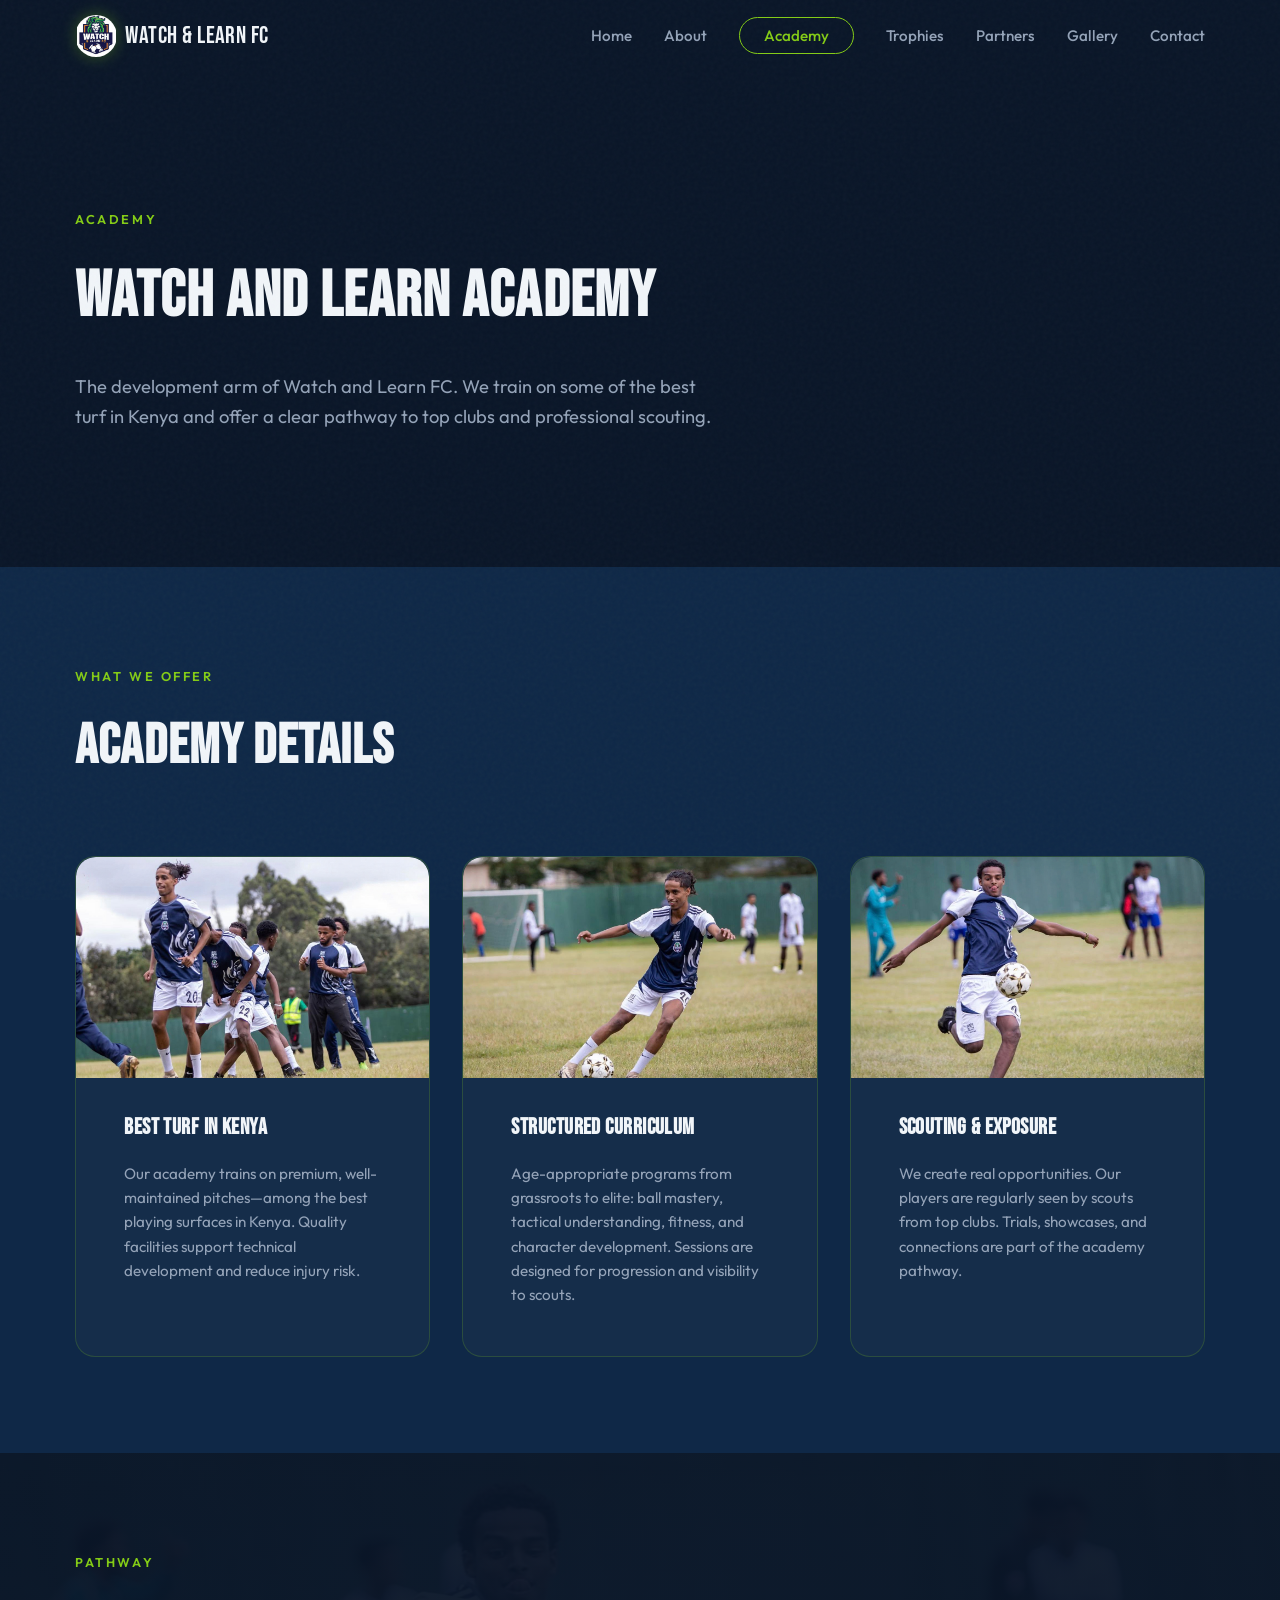
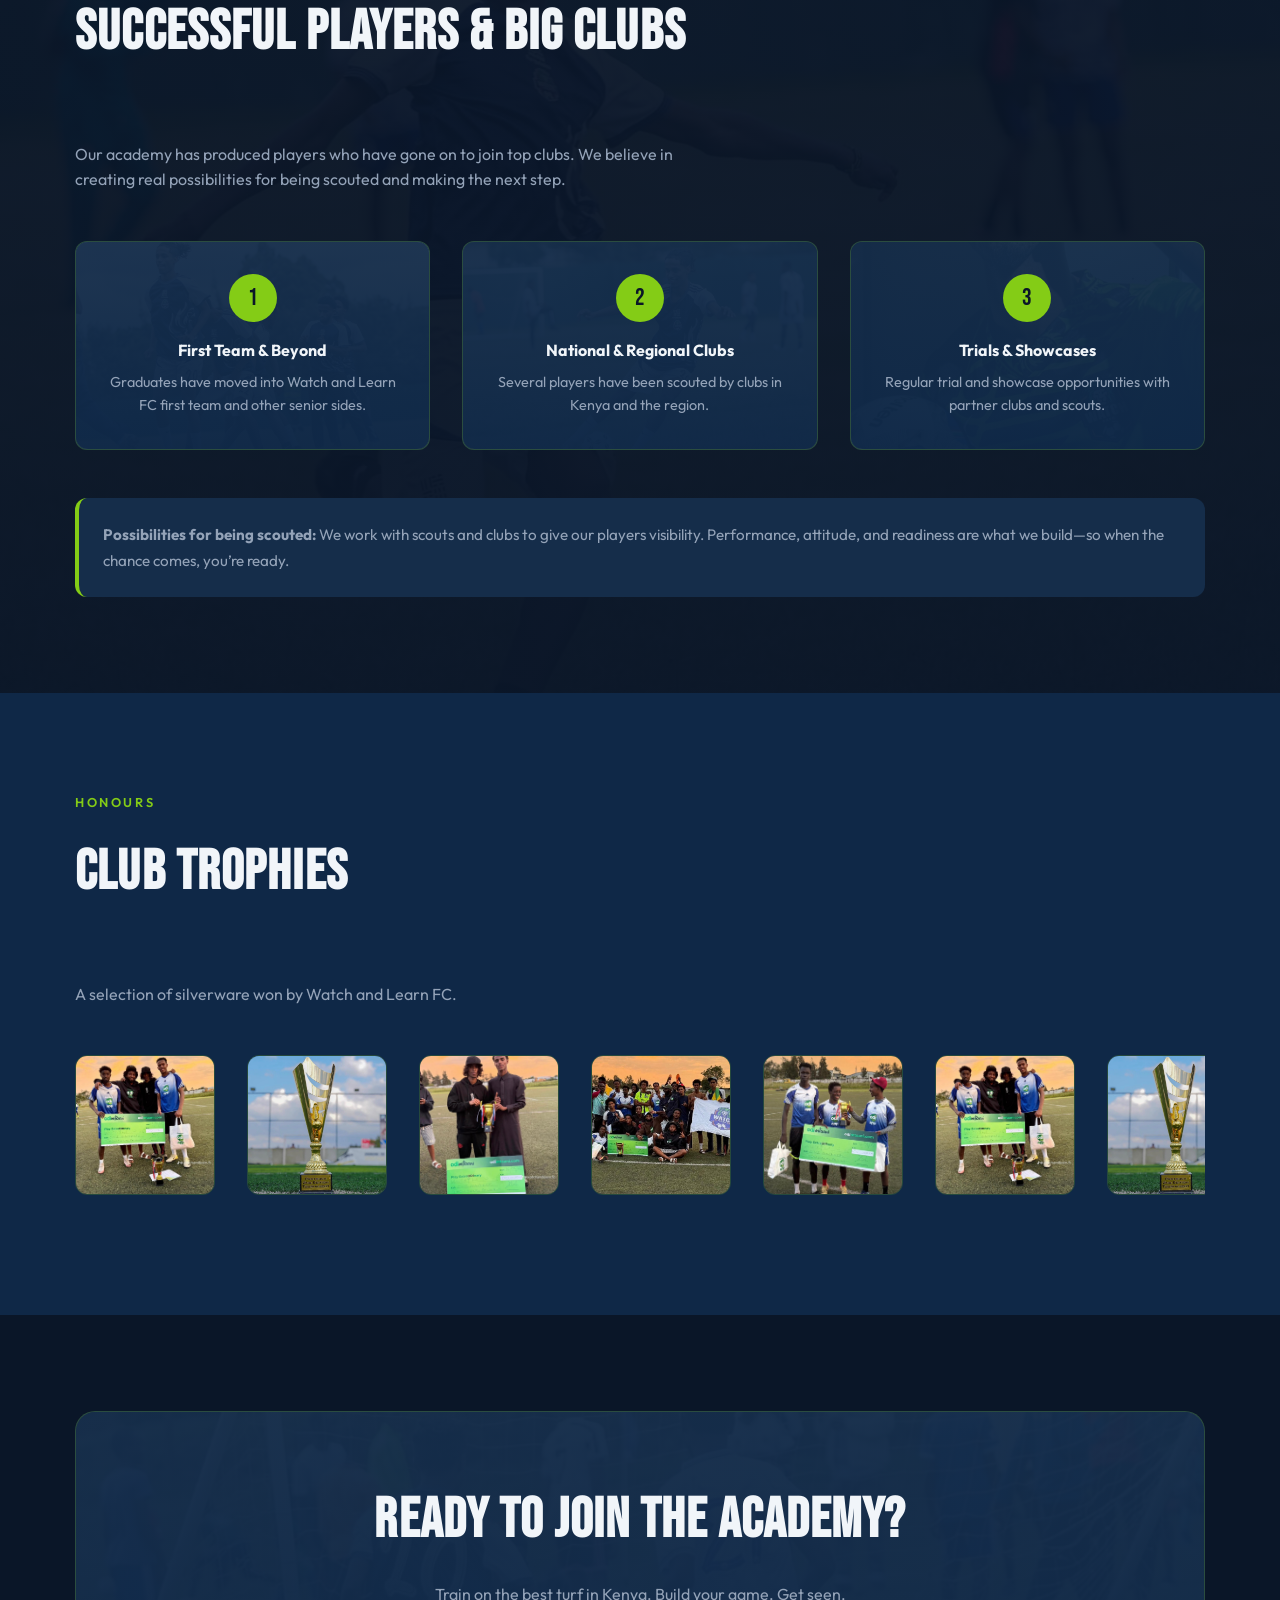
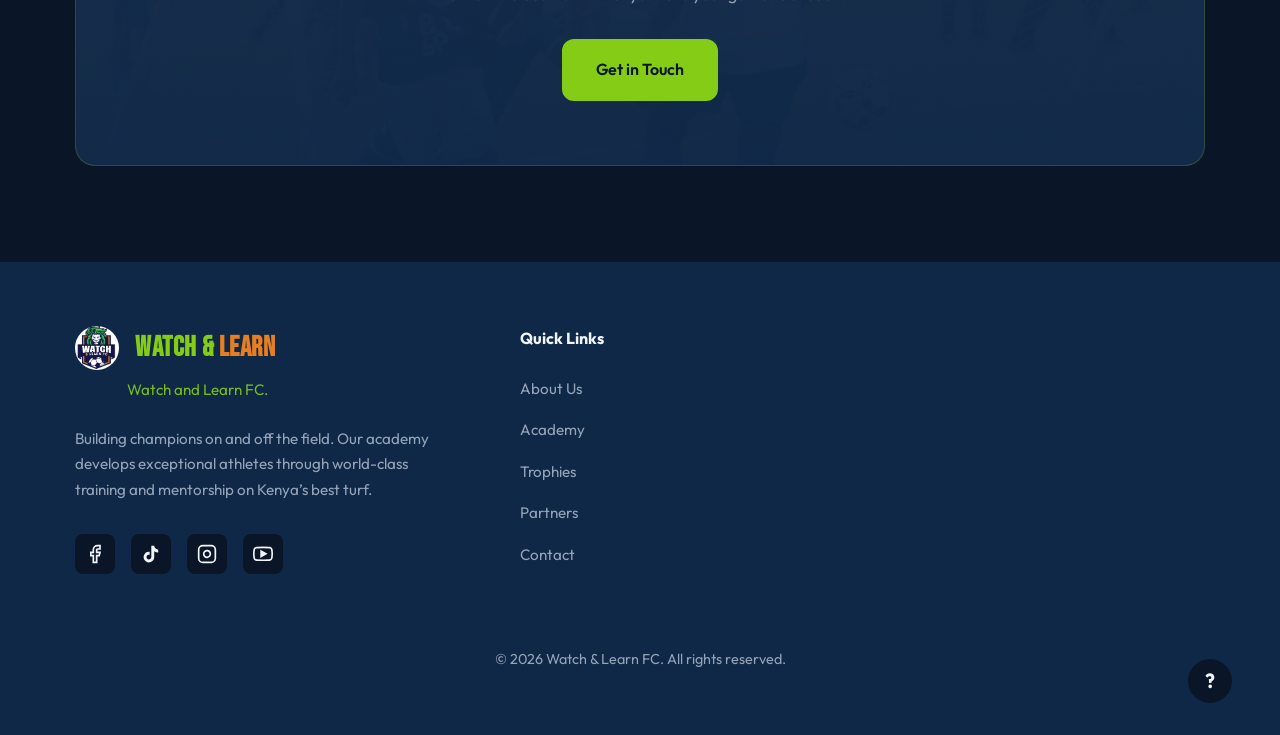
==== academy.html @ 591a4275 "Add files via upload" ====
<!DOCTYPE html>
<html lang="en">
<head>
  <meta charset="UTF-8" />
  <meta name="viewport" content="width=device-width, initial-scale=1.0" />
  <title>Watch and Learn Academy | Watch and Learn FC</title>
  <meta name="description" content="Watch and Learn Academy – Train on Kenya’s best turf. Pathway to big clubs and professional scouting." />
  <link rel="preconnect" href="https://fonts.googleapis.com" />
  <link rel="preconnect" href="https://fonts.gstatic.com" crossorigin />
  <link href="https://fonts.googleapis.com/css2?family=Bebas+Neue&family=Outfit:wght@300;400;500;600;700&display=swap" rel="stylesheet" />
  <link rel="stylesheet" href="styles.css" />
</head>
<body>
  <div class="noise-overlay" aria-hidden="true"></div>


  <header class="header" id="header">
    <nav class="nav container">
      <a href="index.html" class="logo" aria-label="Watch and Learn FC home">
        <img src="images/logo/fc7ddda5-db83-4573-bd26-bf29f1244229.jpg" alt="Watch and Learn FC" class="logo-img" />
        <span class="logo-text">Watch & Learn FC</span>
      </a>
      <button class="nav-toggle" aria-label="Toggle menu" aria-expanded="false">
        <span></span>
        <span></span>
        <span></span>
      </button>
      <ul class="nav-list">
        <li><a href="index.html#hero">Home</a></li>
        <li><a href="index.html#about">About</a></li>
        <li><a href="academy.html" class="nav-cta">Academy</a></li>
        <li><a href="index.html#trophies">Trophies</a></li>
        <li><a href="index.html#partners">Partners</a></li>
        <li><a href="index.html#gallery">Gallery</a></li>
        <li><a href="index.html#contact">Contact</a></li>
      </ul>
    </nav>
  </header>

  <main class="academy-page">
    <section class="academy-hero">
      <div class="academy-hero-bg" aria-hidden="true">
        <div class="academy-hero-slide academy-hero-slide-1" style="background-image: url('images/Academy/41098f04-9fcc-47e1-add5-d08e8f8368eb.jpg');"></div>
        <div class="academy-hero-slide academy-hero-slide-2" style="background-image: url('images/Academy/4c3659a8-8b59-4d5a-a001-26f7b3d10608.jpg');"></div>
        <div class="academy-hero-slide academy-hero-slide-3" style="background-image: url('images/Academy/92e80544-45f7-4aaf-ab67-641d2765a7bd.jpg');"></div>
        <div class="academy-hero-slide academy-hero-slide-4" style="background-image: url('images/Academy/ee2321dc-f7bb-483c-a6d3-1cc1f29708b3.jpg');"></div>
        <div class="academy-hero-overlay"></div>
      </div>
      <div class="container academy-hero-inner">
        <span class="section-tag">Academy</span>
        <h1 class="academy-hero-title">Watch and Learn Academy</h1>
        <p class="academy-hero-desc">
          The development arm of Watch and Learn FC. We train on some of the best turf in Kenya and offer a clear pathway to top clubs and professional scouting.
        </p>
      </div>
    </section>

    <section class="academy-about section section--alt">
      <div class="container">
        <div class="section-head animate-on-scroll">
          <span class="section-tag">What We Offer</span>
          <h2 class="section-title">Academy Details</h2>
        </div>
        <div class="academy-detail-grid">
          <div class="academy-detail-card animate-on-scroll">
            <div class="academy-detail-img">
              <img src="images/Academy/41098f04-9fcc-47e1-add5-d08e8f8368eb.jpg" alt="Academy pitch and facilities" />
            </div>
            <h3>Best Turf in Kenya</h3>
            <p>Our academy trains on premium, well-maintained pitches—among the best playing surfaces in Kenya. Quality facilities support technical development and reduce injury risk.</p>
          </div>
          <div class="academy-detail-card animate-on-scroll">
            <div class="academy-detail-img">
              <img src="images/Academy/4c3659a8-8b59-4d5a-a001-26f7b3d10608.jpg" alt="Structured training sessions" />
            </div>
            <h3>Structured Curriculum</h3>
            <p>Age-appropriate programs from grassroots to elite: ball mastery, tactical understanding, fitness, and character development. Sessions are designed for progression and visibility to scouts.</p>
          </div>
          <div class="academy-detail-card animate-on-scroll">
            <div class="academy-detail-img">
              <img src="images/Academy/92e80544-45f7-4aaf-ab67-641d2765a7bd.jpg" alt="Scouting and pathway opportunities" />
            </div>
            <h3>Scouting & Exposure</h3>
            <p>We create real opportunities. Our players are regularly seen by scouts from top clubs. Trials, showcases, and connections are part of the academy pathway.</p>
          </div>
        </div>
      </div>
    </section>

    <section class="success-players section success-players--bg" id="success-players">
      <div class="container">
        <div class="section-head animate-on-scroll">
          <span class="section-tag">Pathway</span>
          <h2 class="section-title">Successful Players & Big Clubs</h2>
        </div>
        <p class="success-intro animate-on-scroll">
          Our academy has produced players who have gone on to join top clubs. We believe in creating real possibilities for being scouted and making the next step.
        </p>
        <div class="success-grid">
          <div class="success-card success-card--bg success-card--bg1 animate-on-scroll">
            <div class="success-avatar">1</div>
            <h4>First Team & Beyond</h4>
            <p>Graduates have moved into Watch and Learn FC first team and other senior sides.</p>
          </div>
          <div class="success-card success-card--bg success-card--bg2 animate-on-scroll">
            <div class="success-avatar">2</div>
            <h4>National & Regional Clubs</h4>
            <p>Several players have been scouted by clubs in Kenya and the region.</p>
          </div>
          <div class="success-card success-card--bg success-card--bg3 animate-on-scroll">
            <div class="success-avatar">3</div>
            <h4>Trials & Showcases</h4>
            <p>Regular trial and showcase opportunities with partner clubs and scouts.</p>
          </div>
        </div>
        <p class="success-cta animate-on-scroll">
          <strong>Possibilities for being scouted:</strong> We work with scouts and clubs to give our players visibility. Performance, attitude, and readiness are what we build—so when the chance comes, you’re ready.
        </p>
      </div>
    </section>

    <section class="trophies section section--alt" id="trophies">
      <div class="container">
        <div class="section-head animate-on-scroll">
          <span class="section-tag">Honours</span>
          <h2 class="section-title">Club Trophies</h2>
        </div>
        <p class="trophies-intro animate-on-scroll">A selection of silverware won by Watch and Learn FC.</p>
        <div class="trophies-marquee-wrap" aria-hidden="true">
          <div class="trophies-marquee">
            <div class="trophies-track">
              <div class="trophy-item"><img src="images/Trophies/12190075-9740-44cc-b852-cab86812e942.jpg" alt="Trophy" /></div>
              <div class="trophy-item"><img src="images/Trophies/2d71c9f8-a1b5-4e51-acb1-56751c3f87e4.jpg" alt="Trophy" /></div>
              <div class="trophy-item"><img src="images/Trophies/727e20f2-4b5f-4b4f-bfba-212c447cae6e.jpg" alt="Trophy" /></div>
              <div class="trophy-item"><img src="images/Trophies/7dbc037c-4d98-458c-a2fa-841cf4453d79.jpg" alt="Trophy" /></div>
              <div class="trophy-item"><img src="images/Trophies/bbfa5a12-433f-4738-8122-ebf4a78fedcc.jpg" alt="Trophy" /></div>
              <div class="trophy-item"><img src="images/Trophies/12190075-9740-44cc-b852-cab86812e942.jpg" alt="" /></div>
              <div class="trophy-item"><img src="images/Trophies/2d71c9f8-a1b5-4e51-acb1-56751c3f87e4.jpg" alt="" /></div>
              <div class="trophy-item"><img src="images/Trophies/727e20f2-4b5f-4b4f-bfba-212c447cae6e.jpg" alt="" /></div>
              <div class="trophy-item"><img src="images/Trophies/7dbc037c-4d98-458c-a2fa-841cf4453d79.jpg" alt="" /></div>
              <div class="trophy-item"><img src="images/Trophies/bbfa5a12-433f-4738-8122-ebf4a78fedcc.jpg" alt="" /></div>
            </div>
          </div>
        </div>
      </div>
    </section>

    <section class="academy-cta section">
      <div class="container">
        <div class="academy-cta-inner academy-cta-inner--bg animate-on-scroll">
          <h2 class="section-title">Ready to Join the Academy?</h2>
          <p>Train on the best turf in Kenya. Build your game. Get seen.</p>
          <a href="index.html#contact" class="btn btn-primary">Get in Touch</a>
        </div>
      </div>
    </section>
  </main>

  <footer class="footer">
    <div class="container">
      <div class="footer-main">
        <div class="footer-brand">
          <a href="index.html" class="footer-logo">
            <img src="images/logo/fc7ddda5-db83-4573-bd26-bf29f1244229.jpg" alt="" class="footer-logo-img" />
            <span class="footer-logo-text">
              <span class="footer-logo-watch">Watch &</span>
              <span class="footer-logo-learn">Learn</span>
            </span>
          </a>
          <p class="footer-subtitle">Watch and Learn FC.</p>
          <p class="footer-mission">
            Building champions on and off the field. Our academy develops exceptional athletes through world-class training and mentorship on Kenya’s best turf.
          </p>
          <div class="footer-social">
            <a href="https://www.facebook.com" target="_blank" rel="noopener noreferrer" class="footer-social-link" aria-label="Facebook"><svg width="20" height="20" viewBox="0 0 24 24" fill="none" stroke="currentColor" stroke-width="2"><path d="M18 2h-3a5 5 0 0 0-5 5v3H7v4h3v8h4v-8h3l1-4h-4V7a1 1 0 0 1 1-1h3z"/></svg></a>
            <a href="https://www.tiktok.com/@watchandlearn.fc" target="_blank" rel="noopener noreferrer" class="footer-social-link" aria-label="TikTok"><svg width="20" height="20" viewBox="0 0 24 24" fill="currentColor"><path d="M19.59 6.69a4.83 4.83 0 0 1-3.77-4.25V2h-3.45v13.67a2.89 2.89 0 0 1-5.2 1.74 2.89 2.89 0 0 1 2.31-4.64 2.93 2.93 0 0 1 .88.13V9.4a6.84 6.84 0 0 0-1-.05A6.33 6.33 0 0 0 5 20.1a6.34 6.34 0 0 0 10.86-4.43v-7a8.16 8.16 0 0 0 4.77 1.52v-3.4a4.85 4.85 0 0 1-1-.1z"/></svg></a>
            <a href="https://www.instagram.com/watch.and.learn.fc" target="_blank" rel="noopener noreferrer" class="footer-social-link" aria-label="Instagram"><svg width="20" height="20" viewBox="0 0 24 24" fill="none" stroke="currentColor" stroke-width="2"><rect x="2" y="2" width="20" height="20" rx="5" ry="5"/><path d="M16 11.37A4 4 0 1 1 12.63 8 4 4 0 0 1 16 11.37z"/><line x1="17.5" y1="6.5" x2="17.51" y2="6.5"/></svg></a>
            <a href="https://www.youtube.com/@watchlearn-p3z" target="_blank" rel="noopener noreferrer" class="footer-social-link" aria-label="YouTube"><svg width="20" height="20" viewBox="0 0 24 24" fill="none" stroke="currentColor" stroke-width="2"><path d="M22.54 6.42a2.78 2.78 0 0 0-1.94-2C18.88 4 12 4 12 4s-6.88 0-8.6.46a2.78 2.78 0 0 0-1.94 2A29 29 0 0 0 1 11.75a29 29 0 0 0 .46 5.33A2.78 2.78 0 0 0 3.4 19c1.72.46 8.6.46 8.6.46s6.88 0 8.6-.46a2.78 2.78 0 0 0 1.94-2 29 29 0 0 0 .46-5.25 29 29 0 0 0-.46-5.33z"/><polygon points="9.75 15.02 15.5 11.75 9.75 8.48 9.75 15.02" fill="currentColor"/></svg></a>
          </div>
        </div>
        <nav class="footer-nav">
          <div class="footer-col">
            <h4 class="footer-col-title">Quick Links</h4>
            <ul>
              <li><a href="index.html#about">About Us</a></li>
              <li><a href="academy.html">Academy</a></li>
              <li><a href="index.html#trophies">Trophies</a></li>
              <li><a href="index.html#partners">Partners</a></li>
              <li><a href="index.html#contact">Contact</a></li>
            </ul>
          </div>
        </nav>
      </div>
      <p class="footer-copy">© 2026 Watch & Learn FC. All rights reserved.</p>
    </div>
    <a href="index.html#contact" class="footer-help" aria-label="Help">?</a>
  </footer>

  <script src="script.js"></script>
</body>
</html>
---- styles.css ----
/* ============================================
   Watch and Learn Academy – Main Styles
   ============================================ */

:root {
  /* Palette from logo: dark navy, bright green, white, orange/gold */
  --color-bg: #0a1628;
  --color-surface: #0f2847;
  --color-surface-2: #152d4a;
  --color-primary: #84cc16;
  --color-primary-dim: #65a30d;
  --color-accent: #e67e22;
  --color-accent-dim: #c2610c;
  --color-text: #f1f5f9;
  --color-text-muted: #94a3b8;
  --color-border: rgba(132, 204, 22, 0.2);

  --font-display: "Bebas Neue", sans-serif;
  --font-body: "Outfit", sans-serif;

  --space-xs: 0.5rem;
  --space-sm: 1rem;
  --space-md: 1.5rem;
  --space-lg: 2rem;
  --space-xl: 3rem;
  --space-2xl: 4rem;
  --space-3xl: 6rem;

  --radius-sm: 6px;
  --radius-md: 12px;
  --radius-lg: 20px;
  --radius-full: 9999px;

  --header-h: 72px;
  --banner-h: 0px;
  --container: min(1200px, 92vw);
  --transition: 0.35s cubic-bezier(0.4, 0, 0.2, 1);
  --transition-slow: 0.6s cubic-bezier(0.4, 0, 0.2, 1);
}

*, *::before, *::after {
  box-sizing: border-box;
  margin: 0;
  padding: 0;
}

html {
  scroll-behavior: smooth;
}

body {
  font-family: var(--font-body);
  font-size: 1rem;
  line-height: 1.6;
  color: var(--color-text);
  background: var(--color-bg);
  overflow-x: hidden;
  -webkit-font-smoothing: antialiased;
}

/* Subtle noise overlay */
.noise-overlay {
  position: fixed;
  inset: 0;
  pointer-events: none;
  z-index: 9999;
  opacity: 0.03;
  background-image: url("data:image/svg+xml,%3Csvg viewBox='0 0 256 256' xmlns='http://www.w3.org/2000/svg'%3E%3Cfilter id='n'%3E%3CfeTurbulence type='fractalNoise' baseFrequency='0.9' numOctaves='4' stitchTiles='stitch'/%3E%3C/filter%3E%3Crect width='100%25' height='100%25' filter='url(%23n)'/%3E%3C/svg%3E");
}

.container {
  width: 100%;
  max-width: var(--container);
  margin-inline: auto;
  padding-inline: var(--space-md);
}

/* ========== Taupe Banner ========== */
.banner {
  position: fixed;
  top: 0;
  left: 0;
  right: 0;
  z-index: 101;
  height: var(--banner-h);
  display: flex;
  align-items: center;
  justify-content: center;
  text-align: center;
  font-size: 0.85rem;
  font-weight: 600;
  letter-spacing: 0.05em;
  transition: background var(--transition), color var(--transition);
}

.banner--taupe {
  background: #b5a898;
  color: #2d2a26;
}

.banner p {
  margin: 0;
  padding: 0 var(--space-md);
}

/* ========== Header & Nav ========== */
.header {
  position: fixed;
  top: 0;
  left: 0;
  right: 0;
  z-index: 100;
  height: var(--header-h);
  transition: background var(--transition), box-shadow var(--transition);
}

.header.scrolled {
  background: rgba(10, 22, 40, 0.92);
  backdrop-filter: blur(12px);
  box-shadow: 0 1px 0 var(--color-border);
}

.nav {
  display: flex;
  align-items: center;
  justify-content: space-between;
  height: 100%;
}

.logo {
  display: inline-flex;
  align-items: center;
  gap: var(--space-xs);
  text-decoration: none;
  color: var(--color-text);
  font-family: var(--font-display);
  font-size: 1.5rem;
  letter-spacing: 0.02em;
  transition: transform var(--transition);
}

.logo:hover {
  transform: scale(1.02);
}

.logo-img {
  width: 42px;
  height: 42px;
  object-fit: contain;
  border-radius: 50%;
  flex-shrink: 0;
  filter: drop-shadow(0 0 8px rgba(132, 204, 22, 0.35));
}

.logo-text .accent { color: var(--color-accent); }

.nav-list {
  display: flex;
  align-items: center;
  gap: var(--space-lg);
  list-style: none;
}

.nav-list a {
  color: var(--color-text-muted);
  text-decoration: none;
  font-weight: 500;
  font-size: 0.95rem;
  transition: color var(--transition);
}

.nav-list a:hover {
  color: var(--color-primary);
}

.nav-cta {
  color: var(--color-primary) !important;
  padding: var(--space-xs) var(--space-md);
  border: 1px solid var(--color-primary);
  border-radius: var(--radius-full);
}

.nav-cta:hover {
  background: var(--color-primary);
  color: var(--color-bg) !important;
}

.nav-toggle {
  display: none;
  flex-direction: column;
  gap: 6px;
  background: none;
  border: none;
  cursor: pointer;
  padding: 8px;
  color: var(--color-text);
}

.nav-toggle span {
  width: 24px;
  height: 2px;
  background: currentColor;
  border-radius: 2px;
  transition: var(--transition);
}

/* ========== Buttons ========== */
.btn {
  display: inline-flex;
  align-items: center;
  justify-content: center;
  padding: var(--space-sm) var(--space-lg);
  font-family: var(--font-body);
  font-weight: 600;
  font-size: 1rem;
  text-decoration: none;
  border-radius: var(--radius-md);
  border: 2px solid transparent;
  cursor: pointer;
  transition: transform var(--transition), background var(--transition), color var(--transition), border-color var(--transition);
}

.btn:hover {
  transform: translateY(-2px);
}

.btn-primary {
  background: var(--color-primary);
  color: var(--color-bg);
  border-color: var(--color-primary);
}

.btn-primary:hover {
  background: var(--color-primary-dim);
  border-color: var(--color-primary-dim);
  box-shadow: 0 8px 24px rgba(132, 204, 22, 0.35);
}

.btn-outline {
  background: transparent;
  color: var(--color-text);
  border-color: var(--color-text-muted);
}

.btn-outline:hover {
  border-color: var(--color-accent);
  color: var(--color-accent);
}

.btn-block { width: 100%; }

/* ========== Hero ========== */
.hero {
  position: relative;
  min-height: 100vh;
  display: flex;
  align-items: center;
  padding-top: calc(var(--header-h) + var(--banner-h));
  overflow: hidden;
}

.hero-bg {
  position: absolute;
  inset: 0;
  z-index: 0;
}

.hero-wallpaper {
  position: absolute;
  inset: 0;
  background-image: url("images/players/78de4b56-5e76-4091-b9fa-ba3691fdab44.jpg");
  background-size: cover;
  background-position: center;
  background-repeat: no-repeat;
  z-index: 0;
  opacity: 0.52;
}

.hero-gradient {
  position: absolute;
  inset: 0;
  z-index: 1;
  background:
    radial-gradient(ellipse 80% 50% at 50% 20%, rgba(132, 204, 22, 0.1) 0%, transparent 50%),
    radial-gradient(ellipse 60% 40% at 80% 80%, rgba(230, 126, 34, 0.08) 0%, transparent 45%),
    linear-gradient(180deg, rgba(10, 22, 40, 0.62) 0%, var(--color-bg) 45%, var(--color-surface) 100%);
}

.hero-grid {
  position: absolute;
  inset: 0;
  z-index: 2;
  background-image:
    linear-gradient(rgba(132, 204, 22, 0.05) 1px, transparent 1px),
    linear-gradient(90deg, rgba(132, 204, 22, 0.05) 1px, transparent 1px);
  background-size: 60px 60px;
  animation: gridPulse 8s ease-in-out infinite;
}

@keyframes gridPulse {
  0%, 100% { opacity: 0.6; }
  50% { opacity: 1; }
}

@keyframes float {
  0%, 100% { transform: translate(0, 0) scale(1) rotate(0deg); }
  33% { transform: translate(15px, -20px) scale(1.05) rotate(5deg); }
  66% { transform: translate(-10px, 10px) scale(0.95) rotate(-4deg); }
}

.hero-inner {
  position: relative;
  z-index: 1;
  padding-block: var(--space-3xl);
}

.hero-tag {
  font-size: 0.9rem;
  font-weight: 500;
  color: var(--color-primary);
  text-transform: uppercase;
  letter-spacing: 0.2em;
  margin-bottom: var(--space-sm);
}

.hero-title {
  font-family: var(--font-display);
  font-size: clamp(3.5rem, 12vw, 7rem);
  line-height: 0.95;
  letter-spacing: 0.02em;
  margin-bottom: var(--space-md);
}

.hero-title .line {
  display: block;
}

.hero-title .accent {
  color: var(--color-accent);
  text-shadow: 0 0 40px rgba(230, 126, 34, 0.35);
}

.hero-desc {
  max-width: 480px;
  font-size: 1.15rem;
  color: var(--color-text-muted);
  margin-bottom: var(--space-xl);
}

.hero-actions {
  display: flex;
  flex-wrap: wrap;
  gap: var(--space-sm);
  margin-bottom: var(--space-2xl);
}

/* Staggered hero animation */
.animate-in {
  opacity: 0;
  transform: translateY(24px);
  animation: heroReveal 0.8s var(--transition-slow) forwards;
  animation-delay: calc(0.1s + 0.12s * var(--i, 0));
}

@keyframes heroReveal {
  to {
    opacity: 1;
    transform: translateY(0);
  }
}

.hero-stats {
  display: flex;
  gap: var(--space-xl);
}

.stat {
  display: flex;
  flex-direction: column;
}

.stat-num {
  font-family: var(--font-display);
  font-size: 2.5rem;
  color: var(--color-primary);
  line-height: 1;
}

.stat-label {
  font-size: 0.85rem;
  color: var(--color-text-muted);
  text-transform: uppercase;
  letter-spacing: 0.1em;
}

.hero-scroll {
  position: absolute;
  bottom: var(--space-xl);
  left: 50%;
  transform: translateX(-50%);
  display: flex;
  flex-direction: column;
  align-items: center;
  gap: var(--space-xs);
  color: var(--color-text-muted);
  font-size: 0.75rem;
  text-transform: uppercase;
  letter-spacing: 0.15em;
}

.scroll-line {
  width: 1px;
  height: 48px;
  background: linear-gradient(to bottom, var(--color-primary), transparent);
  border-radius: var(--radius-full);
  animation: scrollLine 2s ease-in-out infinite;
}

@keyframes scrollLine {
  0%, 100% { transform: scaleY(0.5); opacity: 0.5; }
  50% { transform: scaleY(1); opacity: 1; }
}

/* ========== Sections ========== */
.section {
  position: relative;
  padding-block: var(--space-3xl);
}

.section--alt {
  background: var(--color-surface);
}

/* Floating logo in sections (moved from hero) */
.section-float-logos {
  position: absolute;
  inset: 0;
  z-index: 0;
  pointer-events: none;
  overflow: hidden;
}

.section .container {
  position: relative;
  z-index: 1;
}

.float-logo {
  position: absolute;
  animation: float 6s ease-in-out infinite;
  filter: drop-shadow(0 6px 16px rgba(0, 0, 0, 0.35));
}

.float-logo img {
  width: 100%;
  height: 100%;
  display: block;
  object-fit: contain;
  opacity: 0.2;
}

.float-logo--1 {
  width: 100px;
  height: 100px;
  top: 15%;
  left: 5%;
  animation-delay: 0s;
}

.float-logo--2 {
  width: 70px;
  height: 70px;
  bottom: 20%;
  right: 8%;
  animation-delay: -3s;
}

.section-tag {
  display: inline-block;
  font-size: 0.8rem;
  font-weight: 600;
  color: var(--color-primary);
  text-transform: uppercase;
  letter-spacing: 0.2em;
  margin-bottom: var(--space-sm);
}

.section-title {
  font-family: var(--font-display);
  font-size: clamp(2.2rem, 5vw, 3.5rem);
  letter-spacing: 0.02em;
  color: var(--color-text);
}

.section-head {
  margin-bottom: var(--space-2xl);
  max-width: 640px;
}

/* Scroll-trigger animation */
.animate-on-scroll {
  opacity: 0;
  transform: translateY(32px);
  transition: opacity 0.7s var(--transition-slow), transform 0.7s var(--transition-slow);
}

.animate-on-scroll.visible {
  opacity: 1;
  transform: translateY(0);
}

/* ========== Banner before trophies ========== */
.banner-section {
  width: 100%;
  line-height: 0;
  background: #c4b8a8;
}

.banner-section__img,
.banner-section__video {
  width: 100%;
  height: auto;
  display: block;
  object-fit: cover;
  object-position: center;
}

.banner-section__video {
  min-height: 180px;
  background: #c4b8a8;
}

/* ========== Trophies marquee (right to left) ========== */
.marquee-with-controls {
  position: relative;
  margin-top: var(--space-lg);
}

.marquee-btn {
  position: absolute;
  top: 50%;
  transform: translateY(-50%);
  z-index: 2;
  width: 44px;
  height: 44px;
  border: none;
  border-radius: var(--radius-full);
  background: var(--color-surface-2);
  color: var(--color-primary);
  font-size: 1.5rem;
  line-height: 1;
  cursor: pointer;
  box-shadow: 0 2px 12px rgba(0, 0, 0, 0.3);
  transition: background var(--transition), color var(--transition), transform var(--transition);
}

.marquee-btn:hover {
  background: var(--color-primary);
  color: var(--color-bg);
  transform: translateY(-50%) scale(1.05);
}

.marquee-btn:focus {
  outline: 2px solid var(--color-primary);
  outline-offset: 2px;
}

.marquee-prev {
  left: var(--space-sm);
}

.marquee-next {
  right: var(--space-sm);
}

.trophies-marquee-wrap {
  overflow: hidden;
  margin-top: 0;
  padding-block: var(--space-md);
}

.trophies-marquee-wrap.marquee-scroll-wrap {
  overflow-x: auto;
  overflow-y: hidden;
  scroll-behavior: smooth;
  -webkit-overflow-scrolling: touch;
}

.trophies-marquee-wrap.marquee-scroll-wrap .trophies-marquee {
  width: max-content;
  overflow: visible;
}

.trophies-marquee-wrap.marquee-scroll-wrap .trophies-track {
  animation: none;
}

.trophies-marquee {
  width: 100%;
  overflow: hidden;
}

.trophies-track {
  display: flex;
  gap: var(--space-lg);
  width: max-content;
  animation: trophiesScroll 35s linear infinite;
}

.trophy-item {
  flex-shrink: 0;
  width: 140px;
  height: 140px;
}

.trophy-placeholder {
  width: 100%;
  height: 100%;
  border-radius: var(--radius-md);
  background: var(--color-surface-2);
  border: 1px solid var(--color-border);
  display: flex;
  flex-direction: column;
  align-items: center;
  justify-content: center;
  gap: var(--space-xs);
  font-size: 2rem;
  color: var(--color-accent);
}

.trophy-placeholder span {
  font-size: 0.75rem;
  font-weight: 600;
  color: var(--color-text-muted);
  text-transform: uppercase;
  letter-spacing: 0.05em;
}

.trophy-item img {
  width: 100%;
  height: 100%;
  object-fit: cover;
  border-radius: var(--radius-md);
  border: 1px solid var(--color-border);
}

@keyframes trophiesScroll {
  0% { transform: translateX(0); }
  100% { transform: translateX(-50%); }
}

/* ========== Partners & Sponsors ========== */
.partners-grid {
  display: grid;
  grid-template-columns: repeat(auto-fill, minmax(180px, 1fr));
  gap: var(--space-xl);
  align-items: center;
  justify-items: center;
  margin-bottom: var(--space-md);
}

.partner-item {
  width: 100%;
  max-width: 200px;
}

.partner-item img {
  width: 100%;
  max-height: 80px;
  object-fit: contain;
  display: block;
  padding: var(--space-sm);
}

.partner-placeholder {
  aspect-ratio: 2/1;
  background: var(--color-surface-2);
  border: 1px solid var(--color-border);
  border-radius: var(--radius-md);
  display: flex;
  align-items: center;
  justify-content: center;
  font-size: 0.9rem;
  font-weight: 600;
  color: var(--color-text-muted);
}

.partners-note {
  font-size: 0.9rem;
  color: var(--color-text-muted);
  text-align: center;
  max-width: 560px;
  margin: 0 auto;
}

/* ========== About ========== */
.about-grid {
  display: grid;
  grid-template-columns: 1fr 1fr;
  gap: var(--space-2xl);
  align-items: center;
}

.about-lead {
  font-size: 1.2rem;
  color: var(--color-text);
  margin-bottom: var(--space-md);
}

.about-content p {
  color: var(--color-text-muted);
  margin-bottom: var(--space-md);
}

.about-features {
  list-style: none;
  margin-top: var(--space-lg);
}

.about-features li {
  display: flex;
  align-items: center;
  gap: var(--space-sm);
  color: var(--color-text-muted);
  margin-bottom: var(--space-xs);
}

.about-features .check {
  color: var(--color-primary);
  font-weight: 700;
}

.about-players {
  display: grid;
  grid-template-columns: repeat(3, 1fr);
  gap: var(--space-md);
  max-width: 520px;
  margin-left: auto;
  border-radius: var(--radius-lg);
  overflow: hidden;
  border: 1px solid var(--color-border);
}

.about-players img {
  width: 100%;
  aspect-ratio: 3/4;
  object-fit: cover;
  display: block;
}

/* Mobile-only: right-to-left marquee for about players */
.about-visual .marquee-with-controls {
  display: none;
}

.about-players-marquee {
  display: none;
  overflow: hidden;
  margin-top: 0;
}

.about-players-marquee.marquee-scroll-wrap {
  overflow-x: auto;
  overflow-y: hidden;
  scroll-behavior: smooth;
  -webkit-overflow-scrolling: touch;
}

.about-players-marquee.marquee-scroll-wrap .about-marquee-track {
  animation: none;
}

.about-marquee-track {
  display: flex;
  gap: var(--space-md);
  width: max-content;
  animation: scrollRtl 28s linear infinite;
}

.about-marquee-track img {
  width: 160px;
  height: 200px;
  object-fit: cover;
  flex-shrink: 0;
  border-radius: var(--radius-md);
  border: 1px solid var(--color-border);
}

@keyframes scrollRtl {
  0% { transform: translateX(0); }
  100% { transform: translateX(-50%); }
}

@keyframes scrollLtr {
  0% { transform: translateX(-50%); }
  100% { transform: translateX(0); }
}

/* Mobile-only: Programs marquee (left to right) */
.programs .marquee-with-controls {
  display: none;
}

.programs-marquee {
  display: none;
  overflow: hidden;
  margin-top: var(--space-md);
}

.programs-marquee.marquee-scroll-wrap {
  overflow-x: auto;
  overflow-y: hidden;
  scroll-behavior: smooth;
  -webkit-overflow-scrolling: touch;
}

.programs-marquee.marquee-scroll-wrap .programs-marquee-track {
  animation: none;
}

.programs-marquee-track {
  display: flex;
  gap: var(--space-lg);
  width: max-content;
}

.programs-marquee-track--ltr {
  animation: scrollLtr 40s linear infinite;
}

.program-card--marquee {
  min-width: 280px;
  max-width: 280px;
  flex-shrink: 0;
}

/* Mobile-only: Coaches marquee (right to left) */
.coaches .marquee-with-controls {
  display: none;
}

.coaches-marquee {
  display: none;
  overflow: hidden;
  margin-top: var(--space-md);
}

.coaches-marquee.marquee-scroll-wrap {
  overflow-x: auto;
  overflow-y: hidden;
  scroll-behavior: smooth;
  -webkit-overflow-scrolling: touch;
}

.coaches-marquee.marquee-scroll-wrap .coaches-marquee-track {
  animation: none;
}

.coaches-marquee-track {
  display: flex;
  gap: var(--space-lg);
  width: max-content;
  animation: scrollRtl 35s linear infinite;
}

.coach-card--marquee {
  min-width: 260px;
  max-width: 260px;
  flex-shrink: 0;
}

/* Mobile-only: right-to-left marquee for gallery */
.gallery .marquee-with-controls {
  display: none;
}

.gallery-marquee {
  display: none;
  overflow: hidden;
  margin-top: var(--space-md);
}

.gallery-marquee.marquee-scroll-wrap {
  overflow-x: auto;
  overflow-y: hidden;
  scroll-behavior: smooth;
  -webkit-overflow-scrolling: touch;
}

.gallery-marquee.marquee-scroll-wrap .gallery-marquee-track {
  animation: none;
}

.gallery-marquee-track {
  display: flex;
  gap: var(--space-md);
  width: max-content;
  animation: scrollRtl 30s linear infinite;
}

.gallery-marquee-item {
  width: 200px;
  flex-shrink: 0;
  aspect-ratio: 4/3;
  border-radius: var(--radius-md);
  overflow: hidden;
  border: 1px solid var(--color-border);
}

.gallery-marquee-item img {
  width: 100%;
  height: 100%;
  object-fit: cover;
  display: block;
}

.about-card {
  position: relative;
  aspect-ratio: 4/3;
  max-width: 420px;
  margin-left: auto;
  border-radius: var(--radius-lg);
  background: linear-gradient(135deg, var(--color-surface-2), var(--color-surface));
  border: 1px solid var(--color-border);
  overflow: hidden;
}

.about-card-inner {
  position: absolute;
  inset: 0;
}

.about-shape {
  position: absolute;
  border-radius: 50%;
  background: var(--color-primary);
  opacity: 0.15;
  animation: shapeFloat 5s ease-in-out infinite;
}

.about-shape-1 {
  width: 120px;
  height: 120px;
  top: 10%;
  right: 15%;
  animation-delay: 0s;
}

.about-shape-2 {
  width: 80px;
  height: 80px;
  bottom: 25%;
  left: 10%;
  animation-delay: -1.5s;
}

.about-shape-3 {
  width: 50px;
  height: 50px;
  bottom: 15%;
  right: 25%;
  animation-delay: -3s;
}

@keyframes shapeFloat {
  0%, 100% { transform: translate(0, 0); }
  50% { transform: translate(10px, -15px); }
}

/* ========== Programs ========== */
.programs-grid {
  display: grid;
  grid-template-columns: repeat(3, 1fr);
  gap: var(--space-lg);
}

.program-card {
  position: relative;
  padding: 0;
  border-radius: var(--radius-lg);
  background: var(--color-surface-2);
  border: 1px solid var(--color-border);
  overflow: hidden;
  transition: transform var(--transition), border-color var(--transition), box-shadow var(--transition);
}

.program-card-img {
  width: 100%;
  aspect-ratio: 16/10;
  overflow: hidden;
  border-radius: var(--radius-lg) var(--radius-lg) 0 0;
}

.program-card-img img {
  width: 100%;
  height: 100%;
  object-fit: cover;
  display: block;
  transition: transform var(--transition);
}

.program-card:hover .program-card-img img {
  transform: scale(1.04);
}

.program-card .program-card-bg,
.program-card .program-icon,
.program-card h3,
.program-card p,
.program-card .program-link {
  padding-inline: var(--space-xl);
}

.program-card .program-card-bg { padding-inline: 0; }
.program-card .program-icon { padding-top: var(--space-md); }
.program-card .program-link { padding-bottom: var(--space-xl); display: inline-block; }

.program-card:hover {
  transform: translateY(-6px);
  border-color: rgba(132, 204, 22, 0.4);
  box-shadow: 0 20px 40px rgba(0, 0, 0, 0.3);
}

.program-card-bg {
  position: absolute;
  top: 0;
  right: 0;
  width: 150px;
  height: 150px;
  background: radial-gradient(circle, rgba(132, 204, 22, 0.12) 0%, transparent 70%);
  border-radius: 50%;
  transform: translate(30%, -30%);
}

.program-icon {
  font-size: 2.5rem;
  margin-bottom: var(--space-md);
  display: inline-block;
  animation: iconBounce 2s ease-in-out infinite;
}

.program-card:nth-child(2) .program-icon { animation-delay: 0.2s; }
.program-card:nth-child(3) .program-icon { animation-delay: 0.4s; }

@keyframes iconBounce {
  0%, 100% { transform: translateY(0); }
  50% { transform: translateY(-4px); }
}

.program-card h3 {
  font-family: var(--font-display);
  font-size: 1.6rem;
  letter-spacing: 0.02em;
  margin-bottom: var(--space-sm);
  color: var(--color-text);
}

.program-card p {
  color: var(--color-text-muted);
  margin-bottom: var(--space-md);
  font-size: 0.95rem;
}

.program-link {
  font-weight: 600;
  color: var(--color-primary);
  text-decoration: none;
  transition: color var(--transition), transform var(--transition);
}

.program-link:hover {
  color: var(--color-accent);
  transform: translateX(4px);
}

/* ========== Coaches ========== */
.coaches-grid {
  display: grid;
  grid-template-columns: repeat(3, 1fr);
  gap: var(--space-xl);
}

.coach-card {
  text-align: center;
  padding: var(--space-lg);
  border-radius: var(--radius-lg);
  background: var(--color-surface-2);
  border: 1px solid var(--color-border);
  transition: transform var(--transition), border-color var(--transition);
}

.coach-card:hover {
  transform: translateY(-4px);
  border-color: rgba(132, 204, 22, 0.35);
}

.coach-image {
  width: 100px;
  height: 100px;
  margin: 0 auto var(--space-md);
}

.coach-placeholder,
.coach-image img {
  width: 100%;
  height: 100%;
  border-radius: 50%;
  object-fit: cover;
  display: block;
  border: 3px solid var(--color-border);
}

.coach-placeholder {
  background: linear-gradient(135deg, var(--color-primary), var(--color-primary-dim));
  display: flex;
  align-items: center;
  justify-content: center;
  font-family: var(--font-display);
  font-size: 1.8rem;
  color: var(--color-bg);
}

.coach-card h3 {
  font-family: var(--font-display);
  font-size: 1.4rem;
  letter-spacing: 0.02em;
  margin-bottom: var(--space-xs);
}

.coach-role {
  font-size: 0.85rem;
  color: var(--color-primary);
  font-weight: 600;
  margin-bottom: var(--space-xs);
}

.coach-card p:last-of-type {
  color: var(--color-text-muted);
  font-size: 0.9rem;
}

/* ========== Gallery ========== */
.gallery-bleed {
  width: 100%;
  margin-top: var(--space-lg);
}

.gallery-banner {
  width: 100%;
  line-height: 0;
  overflow: hidden;
}

.gallery-banner__img,
.gallery-banner__video {
  width: 100%;
  height: auto;
  display: block;
  object-fit: cover;
  object-position: center;
  min-height: 200px;
  max-height: 42vh;
}

.gallery-banner__video {
  background: var(--color-surface-2);
}

.gallery-grid {
  display: grid;
  grid-template-columns: repeat(4, 1fr);
  gap: var(--space-md);
}

.gallery-item {
  aspect-ratio: 4/3;
  border-radius: var(--radius-md);
  overflow: hidden;
}

.gallery-item img {
  width: 100%;
  height: 100%;
  object-fit: cover;
  display: block;
  transition: transform var(--transition);
}

.gallery-item:hover img {
  transform: scale(1.03);
}

.gallery-placeholder {
  width: 100%;
  height: 100%;
  background: linear-gradient(135deg, hsl(var(--hue, 140), 35%, 18%), hsl(var(--hue, 140), 30%, 12%));
  display: flex;
  align-items: center;
  justify-content: center;
  font-weight: 600;
  color: rgba(255, 255, 255, 0.5);
  border: 1px solid var(--color-border);
  transition: transform var(--transition), color var(--transition);
}

.gallery-item:hover .gallery-placeholder {
  transform: scale(1.03);
  color: rgba(255, 255, 255, 0.8);
}

/* ========== Academy page ========== */
.academy-page {
  padding-top: calc(var(--header-h) + var(--banner-h));
}

.academy-hero {
  position: relative;
  min-height: 55vh;
  display: flex;
  align-items: center;
  padding-block: var(--space-3xl);
  overflow: hidden;
}

.academy-hero-bg {
  position: absolute;
  inset: 0;
  z-index: 0;
}

.academy-hero-slide {
  position: absolute;
  inset: 0;
  background-size: cover;
  background-position: center;
  background-repeat: no-repeat;
  opacity: 0;
  animation: academyHeroFade 20s ease-in-out infinite;
}

.academy-hero-slide-1 { animation-delay: 0s; }
.academy-hero-slide-2 { animation-delay: 5s; }
.academy-hero-slide-3 { animation-delay: 10s; }
.academy-hero-slide-4 { animation-delay: 15s; }

@keyframes academyHeroFade {
  0% { opacity: 0; }
  2% { opacity: 0.5; }
  20% { opacity: 0.5; }
  22% { opacity: 0; }
  100% { opacity: 0; }
}

.academy-hero-overlay {
  position: absolute;
  inset: 0;
  z-index: 1;
  background: linear-gradient(180deg, rgba(10, 22, 40, 0.7) 0%, var(--color-bg) 100%);
  pointer-events: none;
}

.academy-hero-inner {
  position: relative;
  z-index: 2;
}

.academy-hero-title {
  font-family: var(--font-display);
  font-size: clamp(2.5rem, 6vw, 4rem);
  letter-spacing: 0.02em;
  margin-bottom: var(--space-md);
  color: var(--color-text);
}

.academy-hero-desc {
  font-size: 1.15rem;
  color: var(--color-text-muted);
  max-width: 640px;
  line-height: 1.65;
}

.academy-detail-grid {
  display: grid;
  grid-template-columns: repeat(auto-fit, minmax(260px, 1fr));
  gap: var(--space-lg);
}

.academy-detail-card {
  padding: 0;
  background: var(--color-surface-2);
  border: 1px solid var(--color-border);
  border-radius: var(--radius-lg);
  overflow: hidden;
  transition: border-color var(--transition), transform var(--transition);
}

.academy-detail-card:hover {
  border-color: rgba(132, 204, 22, 0.35);
  transform: translateY(-2px);
}

.academy-detail-img {
  width: 100%;
  aspect-ratio: 16/10;
  overflow: hidden;
  border-radius: var(--radius-lg) var(--radius-lg) 0 0;
}

.academy-detail-img img {
  width: 100%;
  height: 100%;
  object-fit: cover;
  display: block;
}

.academy-detail-icon {
  font-size: 2rem;
  margin-bottom: var(--space-sm);
}

.academy-detail-card h3 {
  font-family: var(--font-display);
  font-size: 1.4rem;
  letter-spacing: 0.02em;
  margin-bottom: var(--space-sm);
  padding-inline: var(--space-xl);
  padding-top: var(--space-lg);
  color: var(--color-text);
}

.academy-detail-card p {
  color: var(--color-text-muted);
  font-size: 0.95rem;
  line-height: 1.6;
  padding-inline: var(--space-xl);
  padding-bottom: var(--space-xl);
}

/* Faded picture background for Successful Players section */
.success-players--bg {
  position: relative;
  overflow: hidden;
}

.success-players--bg::before {
  content: "";
  position: absolute;
  inset: 0;
  z-index: 0;
  background-image: url("images/Academy/92e80544-45f7-4aaf-ab67-641d2765a7bd.jpg");
  background-size: cover;
  background-position: center;
  opacity: 0.18;
}

.success-players--bg::after {
  content: "";
  position: absolute;
  inset: 0;
  z-index: 0;
  background: linear-gradient(to bottom, rgba(10, 22, 40, 0.75), rgba(10, 22, 40, 0.92));
  pointer-events: none;
}

.success-players--bg .container {
  position: relative;
  z-index: 1;
}

.success-intro {
  color: var(--color-text-muted);
  max-width: 640px;
  margin-bottom: var(--space-xl);
}

.success-grid {
  display: grid;
  grid-template-columns: repeat(auto-fit, minmax(240px, 1fr));
  gap: var(--space-lg);
  margin-bottom: var(--space-xl);
}

.success-card {
  padding: var(--space-lg);
  background: var(--color-surface-2);
  border: 1px solid var(--color-border);
  border-radius: var(--radius-md);
  text-align: center;
}

.success-card--bg {
  position: relative;
  overflow: hidden;
}

.success-card--bg::before {
  content: "";
  position: absolute;
  inset: 0;
  z-index: 0;
  background-size: cover;
  background-position: center;
  opacity: 0.22;
  border-radius: inherit;
}

.success-card--bg::after {
  content: "";
  position: absolute;
  inset: 0;
  z-index: 0;
  background: linear-gradient(to bottom, rgba(21, 45, 74, 0.82), rgba(15, 40, 71, 0.94));
  border-radius: inherit;
  pointer-events: none;
}

.success-card--bg .success-avatar,
.success-card--bg h4,
.success-card--bg p {
  position: relative;
  z-index: 1;
}

.success-card--bg1::before {
  background-image: url("images/Academy/41098f04-9fcc-47e1-add5-d08e8f8368eb.jpg");
}

.success-card--bg2::before {
  background-image: url("images/Academy/4c3659a8-8b59-4d5a-a001-26f7b3d10608.jpg");
}

.success-card--bg3::before {
  background-image: url("images/players/78de4b56-5e76-4091-b9fa-ba3691fdab44.jpg");
}

.success-avatar {
  width: 48px;
  height: 48px;
  margin: 0 auto var(--space-sm);
  border-radius: 50%;
  background: var(--color-primary);
  color: var(--color-bg);
  font-family: var(--font-display);
  font-size: 1.5rem;
  display: flex;
  align-items: center;
  justify-content: center;
}

.success-card h4 {
  font-size: 1rem;
  margin-bottom: var(--space-xs);
  color: var(--color-text);
}

.success-card p {
  font-size: 0.9rem;
  color: var(--color-text-muted);
  margin: 0;
}

.success-cta {
  color: var(--color-text-muted);
  font-size: 0.95rem;
  line-height: 1.65;
  padding: var(--space-md);
  background: var(--color-surface-2);
  border-radius: var(--radius-md);
  border-left: 4px solid var(--color-primary);
}

.trophies-intro {
  color: var(--color-text-muted);
  margin-bottom: var(--space-md);
}

.trophies-note {
  font-size: 0.8rem;
  color: var(--color-text-muted);
  margin-top: var(--space-md);
}

.trophies-note code {
  background: var(--color-surface-2);
  padding: 0.15em 0.4em;
  border-radius: 4px;
  font-size: 0.9em;
}

.academy-cta-inner {
  text-align: center;
  padding: var(--space-2xl);
  background: var(--color-surface-2);
  border: 1px solid var(--color-border);
  border-radius: var(--radius-lg);
}

.academy-cta-inner--bg {
  position: relative;
  overflow: hidden;
}

.academy-cta-inner--bg::before {
  content: "";
  position: absolute;
  inset: 0;
  z-index: 0;
  background-image: url("images/Academy/ee2321dc-f7bb-483c-a6d3-1cc1f29708b3.jpg");
  background-size: cover;
  background-position: center;
  opacity: 0.2;
  border-radius: inherit;
}

.academy-cta-inner--bg::after {
  content: "";
  position: absolute;
  inset: 0;
  z-index: 0;
  background: linear-gradient(to bottom, rgba(21, 45, 74, 0.88), rgba(15, 40, 71, 0.92));
  border-radius: inherit;
  pointer-events: none;
}

.academy-cta-inner--bg .section-title,
.academy-cta-inner--bg p,
.academy-cta-inner--bg .btn {
  position: relative;
  z-index: 1;
}

.academy-cta-inner .section-title {
  margin-bottom: var(--space-sm);
}

.academy-cta-inner p {
  color: var(--color-text-muted);
  margin-bottom: var(--space-lg);
}

/* ========== Contact ========== */
.contact-wrap {
  display: grid;
  grid-template-columns: 1.2fr 1fr;
  gap: var(--space-2xl);
  align-items: start;
}

.contact-form {
  display: flex;
  flex-direction: column;
  gap: var(--space-md);
}

.form-row label {
  display: block;
  font-size: 0.9rem;
  font-weight: 500;
  color: var(--color-text-muted);
  margin-bottom: var(--space-xs);
}

.form-row input,
.form-row select,
.form-row textarea {
  width: 100%;
  padding: var(--space-sm) var(--space-md);
  font-family: var(--font-body);
  font-size: 1rem;
  color: var(--color-text);
  background: var(--color-surface-2);
  border: 1px solid var(--color-border);
  border-radius: var(--radius-sm);
  transition: border-color var(--transition), box-shadow var(--transition);
}

.form-row input:focus,
.form-row select:focus,
.form-row textarea:focus {
  outline: none;
  border-color: var(--color-primary);
  box-shadow: 0 0 0 3px rgba(132, 204, 22, 0.2);
}

.form-row textarea {
  resize: vertical;
  min-height: 100px;
}

.contact-info {
  display: flex;
  flex-direction: column;
  gap: var(--space-xl);
}

.contact-block h4 {
  font-size: 0.9rem;
  font-weight: 600;
  color: var(--color-primary);
  text-transform: uppercase;
  letter-spacing: 0.1em;
  margin-bottom: var(--space-xs);
}

.contact-block p {
  color: var(--color-text-muted);
  font-size: 0.95rem;
  line-height: 1.7;
}

/* ========== Footer ========== */
.footer {
  position: relative;
  padding: var(--space-2xl) 0 4rem;
  background: var(--color-surface);
  border-top: none;
}

.footer-main {
  display: grid;
  grid-template-columns: 1fr 1.8fr;
  gap: var(--space-2xl);
  align-items: start;
  margin-bottom: var(--space-2xl);
}

/* Brand block */
.footer-brand {
  max-width: 380px;
}

.footer-logo {
  display: inline-flex;
  align-items: center;
  gap: var(--space-sm);
  text-decoration: none;
  margin-bottom: var(--space-xs);
}

.footer-logo-img {
  width: 44px;
  height: 44px;
  border-radius: 50%;
  object-fit: cover;
  flex-shrink: 0;
}

.footer-logo-text {
  font-family: var(--font-display);
  font-size: 1.75rem;
  font-weight: bold;
  letter-spacing: 0.02em;
  line-height: 1.1;
}

.footer-logo-watch {
  color: var(--color-primary);
}

.footer-logo-learn {
  color: var(--color-accent);
}

.footer-subtitle {
  font-size: 0.95rem;
  color: var(--color-primary);
  opacity: 0.9;
  margin-bottom: var(--space-md);
  padding-left: 52px;
}

.footer-mission {
  font-size: 0.95rem;
  line-height: 1.65;
  color: var(--color-text-muted);
  margin-bottom: var(--space-lg);
}

.footer-social {
  display: flex;
  gap: var(--space-sm);
}

.footer-social-link {
  width: 40px;
  height: 40px;
  border-radius: 8px;
  background: var(--color-bg);
  color: var(--color-text);
  display: flex;
  align-items: center;
  justify-content: center;
  transition: background 0.2s, color 0.2s;
}

.footer-social-link:hover {
  background: var(--color-surface-2);
  color: var(--color-primary);
}

/* Nav columns */
.footer-nav {
  display: grid;
  grid-template-columns: repeat(3, 1fr);
  gap: var(--space-xl);
}

.footer-col-title {
  font-size: 1rem;
  font-weight: 700;
  color: var(--color-text);
  margin-bottom: var(--space-md);
  text-transform: none;
  letter-spacing: 0;
}

.footer-col ul {
  list-style: none;
}

.footer-col li {
  margin-bottom: var(--space-sm);
}

.footer-col a {
  color: var(--color-text-muted);
  text-decoration: none;
  font-size: 0.95rem;
  transition: color 0.2s;
}

.footer-col a:hover {
  color: var(--color-primary);
}

/* Copyright */
.footer-copy {
  text-align: center;
  font-size: 0.9rem;
  color: var(--color-text-muted);
  margin: 0;
}

/* Help icon */
.footer-help {
  position: absolute;
  bottom: var(--space-lg);
  right: var(--space-xl);
  width: 44px;
  height: 44px;
  border-radius: 50%;
  background: var(--color-bg);
  color: var(--color-text);
  font-size: 1.25rem;
  font-weight: bold;
  display: flex;
  align-items: center;
  justify-content: center;
  text-decoration: none;
  transition: background 0.2s, color 0.2s;
}

.footer-help:hover {
  background: var(--color-surface-2);
  color: var(--color-primary);
}

/* ========== Responsive ========== */
@media (max-width: 1024px) {
  .about-grid {
    grid-template-columns: 1fr;
  }

  .about-card,
  .about-players {
    margin-left: 0;
    max-width: 100%;
  }

  .about-players {
    grid-template-columns: repeat(2, 1fr);
  }

  .programs-grid {
    grid-template-columns: 1fr;
  }

  .coaches-grid {
    grid-template-columns: 1fr;
  }

  .gallery-grid {
    grid-template-columns: repeat(2, 1fr);
  }

  .contact-wrap {
    grid-template-columns: 1fr;
  }

  .footer-main {
    grid-template-columns: 1fr;
  }

  .footer-brand {
    max-width: 100%;
  }

  .footer-nav {
    grid-template-columns: repeat(3, 1fr);
  }
}

@media (max-width: 768px) {
  .nav-list {
    position: fixed;
    top: calc(var(--banner-h) + var(--header-h));
    left: 0;
    right: 0;
    flex-direction: column;
    padding: var(--space-xl);
    background: rgba(10, 22, 40, 0.98);
    backdrop-filter: blur(12px);
    border-bottom: 1px solid var(--color-border);
    transform: translateY(-100%);
    opacity: 0;
    visibility: hidden;
    transition: transform var(--transition), opacity var(--transition), visibility var(--transition);
  }

  .nav-list.open {
    transform: translateY(0);
    opacity: 1;
    visibility: visible;
  }

  .nav-toggle {
    display: flex;
  }

  .nav-toggle[aria-expanded="true"] span:nth-child(1) {
    transform: rotate(45deg) translate(5px, 5px);
  }

  .nav-toggle[aria-expanded="true"] span:nth-child(2) {
    opacity: 0;
  }

  .nav-toggle[aria-expanded="true"] span:nth-child(3) {
    transform: rotate(-45deg) translate(5px, -5px);
  }

  .hero-stats {
    flex-wrap: wrap;
    gap: var(--space-lg);
  }

  .stat-num {
    font-size: 2rem;
  }

  .gallery-grid {
    grid-template-columns: 1fr;
  }

  /* Mobile: show RTL marquee for about players, hide grid */
  .about-players {
    display: none !important;
  }

  .about-visual .marquee-with-controls {
    display: block;
  }

  .about-players-marquee {
    display: block;
  }

  /* Mobile: show RTL marquee for gallery, hide grid */
  .gallery-grid {
    display: none !important;
  }

  .gallery .marquee-with-controls {
    display: block;
  }

  .gallery-marquee {
    display: block;
  }

  /* Mobile: Programs – L-to-R marquee */
  .programs-grid {
    display: none !important;
  }

  .programs .marquee-with-controls {
    display: block;
  }

  .programs-marquee {
    display: block;
  }

  /* Mobile: Coaches – R-to-L marquee */
  .coaches-grid {
    display: none !important;
  }

  .coaches .marquee-with-controls {
    display: block;
  }

  .coaches-marquee {
    display: block;
  }

  /* Partners & Sponsors: no animation, static grid on mobile */
  .partners-grid {
    display: grid !important;
    grid-template-columns: repeat(2, 1fr);
    gap: var(--space-lg);
  }

  .trophy-item {
    width: 110px;
    height: 110px;
  }

  .footer-main {
    margin-bottom: var(--space-xl);
  }

  .footer-nav {
    grid-template-columns: 1fr;
    gap: var(--space-lg);
  }

  .footer-help {
    right: var(--space-md);
    bottom: var(--space-md);
    width: 40px;
    height: 40px;
    font-size: 1.1rem;
  }
}

@media (max-width: 480px) {
  .hero-actions {
    flex-direction: column;
  }

  .hero-actions .btn {
    width: 100%;
  }

  .about-players {
    grid-template-columns: 1fr;
  }
}
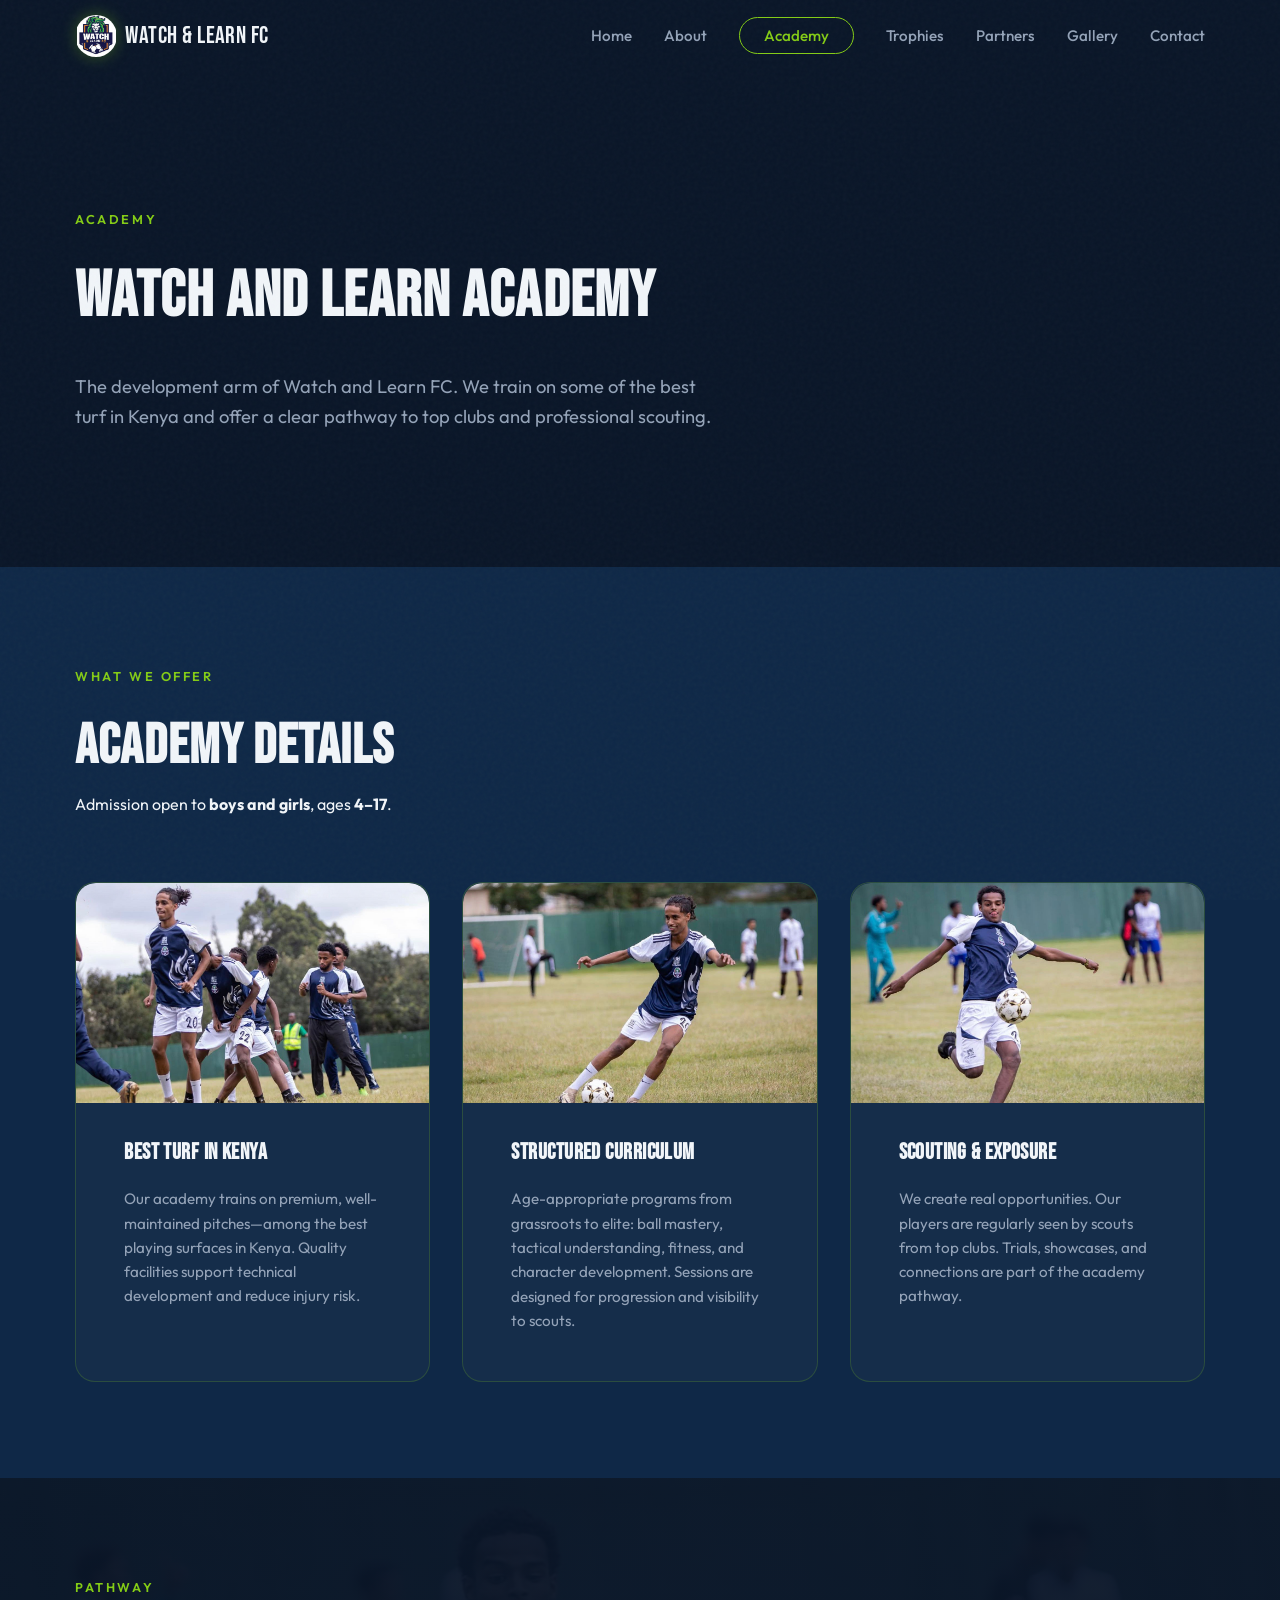
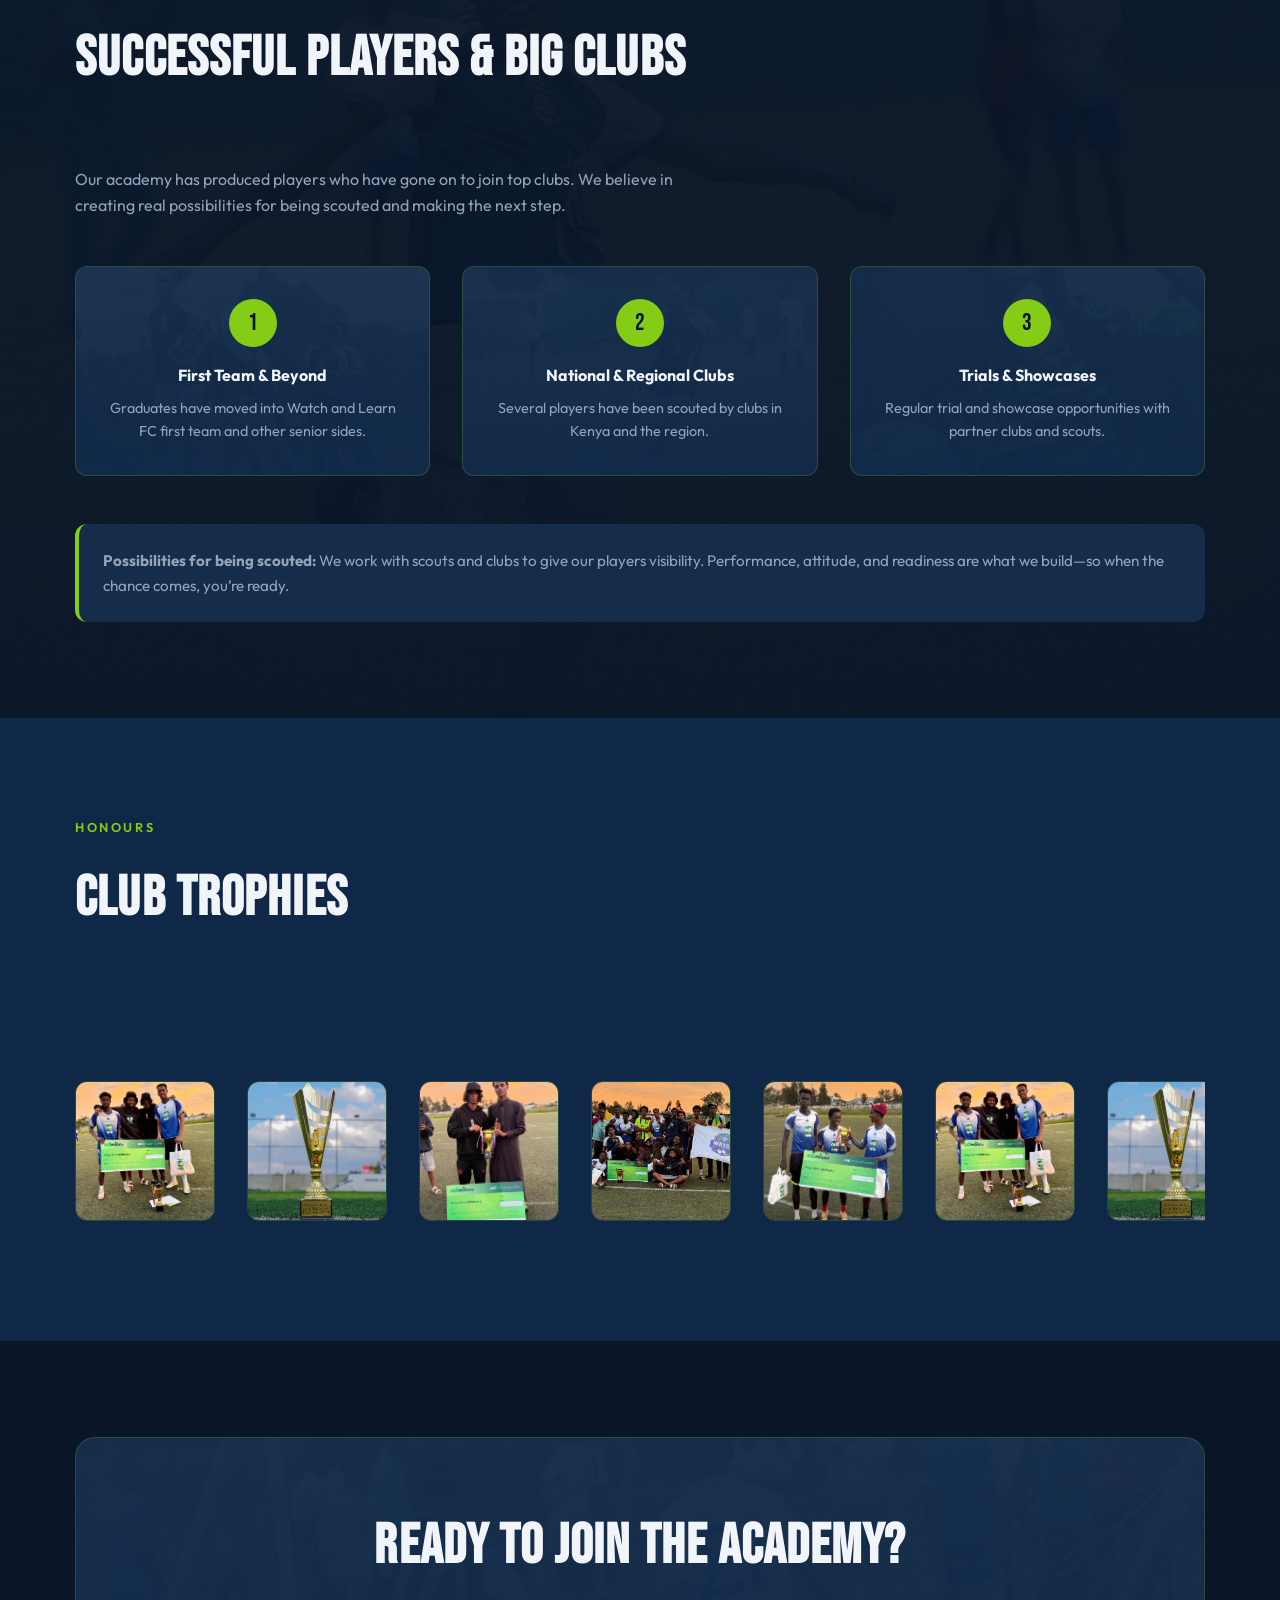
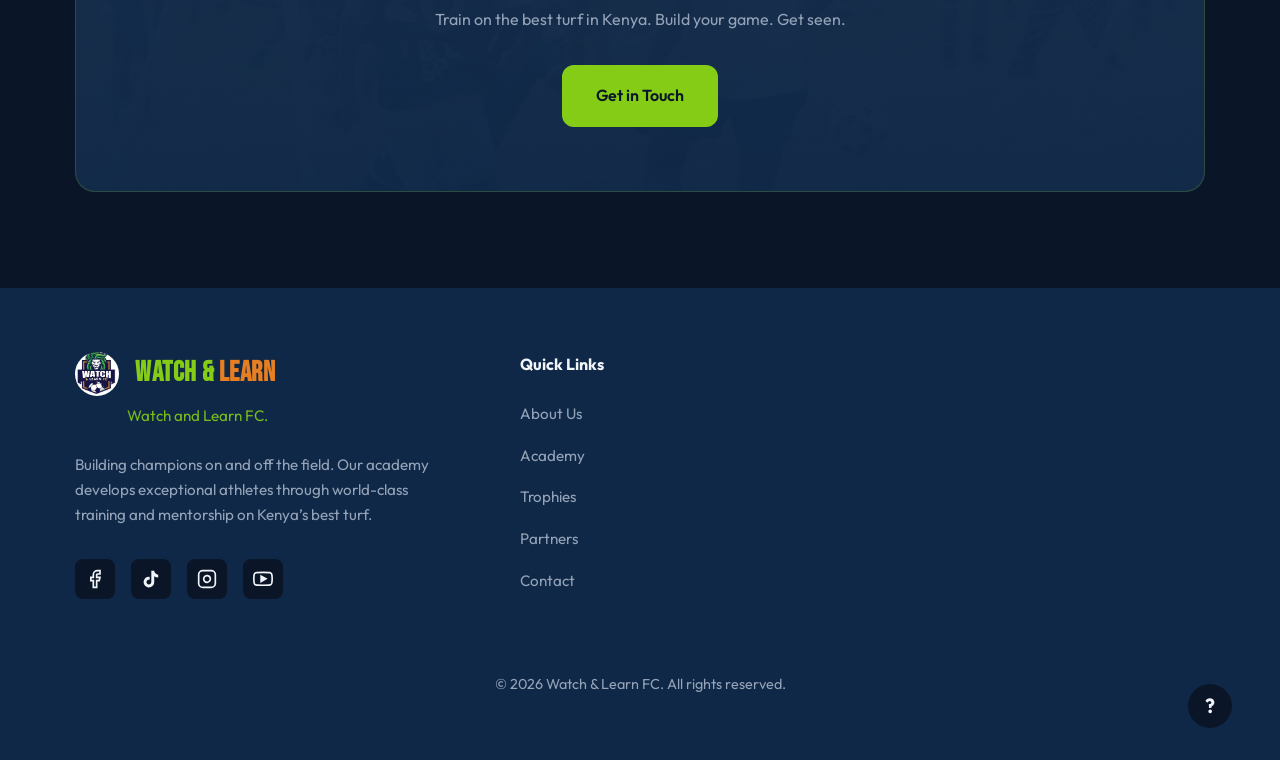
==== commit fc56b73e: "Add files via upload" ====
--- a/academy.html
+++ b/academy.html
@@ -60,6 +60,7 @@
         <div class="section-head animate-on-scroll">
           <span class="section-tag">What We Offer</span>
           <h2 class="section-title">Academy Details</h2>
+          <p class="programs-admission">Admission open to <strong>boys and girls</strong>, ages <strong>4–17</strong>.</p>
         </div>
         <div class="academy-detail-grid">
           <div class="academy-detail-card animate-on-scroll">
--- a/styles.css
+++ b/styles.css
@@ -701,6 +701,12 @@
   align-items: center;
 }
 
+.about-content {
+  min-width: 0;
+  max-width: 100%;
+  overflow-wrap: break-word;
+}
+
 .about-lead {
   font-size: 1.2rem;
   color: var(--color-text);
@@ -1608,6 +1614,62 @@
   line-height: 1.7;
 }
 
+.contact-block p a {
+  color: var(--color-text-muted);
+  text-decoration: none;
+  transition: color var(--transition);
+}
+
+.contact-block p a:hover {
+  color: var(--color-primary);
+}
+
+.contact-map-wrap {
+  margin-top: var(--space-2xl);
+  width: 100%;
+}
+
+.contact-map-title {
+  font-size: 0.9rem;
+  font-weight: 600;
+  color: var(--color-primary);
+  text-transform: uppercase;
+  letter-spacing: 0.1em;
+  margin-bottom: var(--space-sm);
+}
+
+.contact-map {
+  position: relative;
+  width: 100%;
+  padding-bottom: 56.25%;
+  height: 0;
+  overflow: hidden;
+  border-radius: var(--radius-lg);
+  border: 1px solid var(--color-border);
+  background: var(--color-surface-2);
+}
+
+.contact-map iframe {
+  position: absolute;
+  left: 0;
+  top: 0;
+  width: 100%;
+  height: 100%;
+}
+
+.contact-map-link {
+  display: inline-block;
+  margin-top: var(--space-sm);
+  font-size: 0.9rem;
+  color: var(--color-primary);
+  text-decoration: none;
+  transition: color var(--transition);
+}
+
+.contact-map-link:hover {
+  color: var(--color-primary-dim);
+}
+
 /* ========== Footer ========== */
 .footer {
   position: relative;
@@ -1767,8 +1829,20 @@
 
 /* ========== Responsive ========== */
 @media (max-width: 1024px) {
+  .about .section-head,
+  .about .about-content,
+  .about .about-content p,
+  .about .about-lead,
+  .about .about-features {
+    max-width: 100%;
+  }
+
   .about-grid {
     grid-template-columns: 1fr;
+  }
+
+  .about-visual {
+    min-width: 0;
   }
 
   .about-card,
@@ -1811,6 +1885,14 @@
 }
 
 @media (max-width: 768px) {
+  .about.section {
+    overflow-x: hidden;
+  }
+
+  .about .container {
+    min-width: 0;
+  }
+
   .nav-list {
     position: fixed;
     top: calc(var(--banner-h) + var(--header-h));
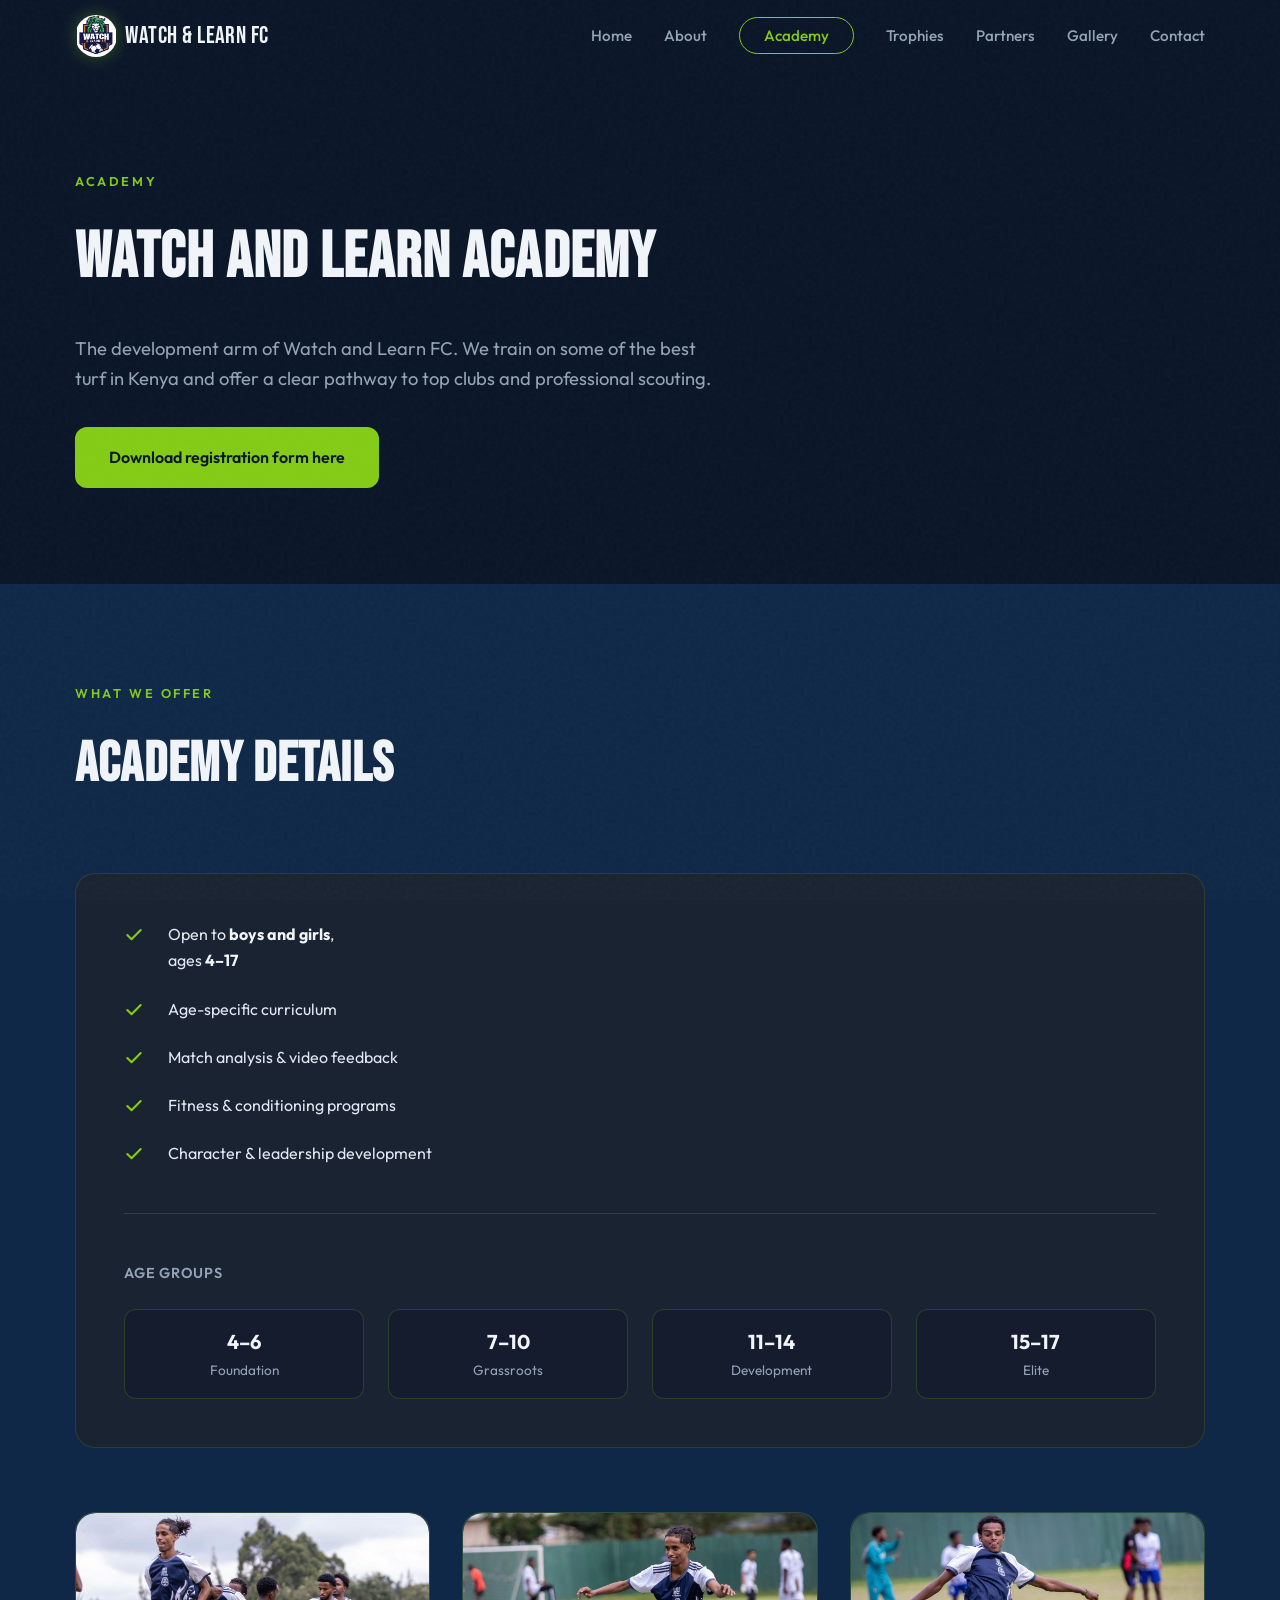
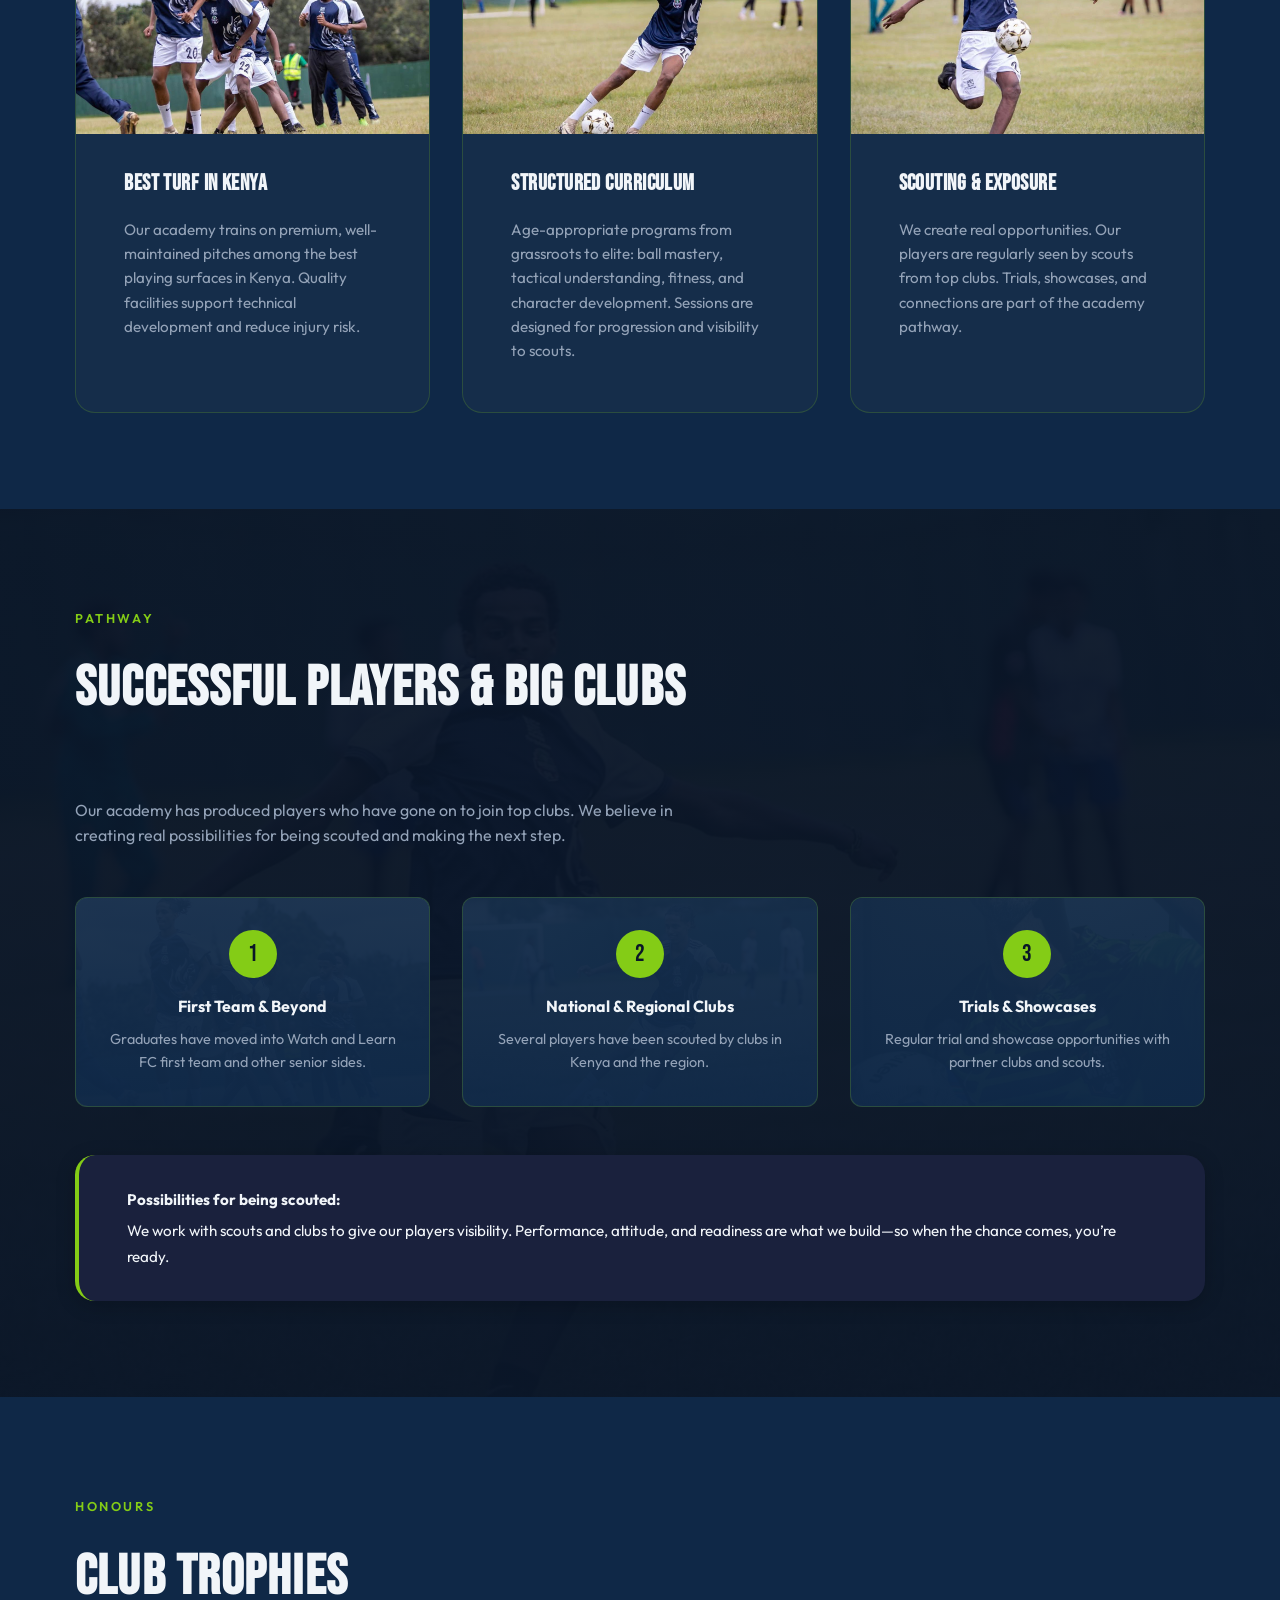
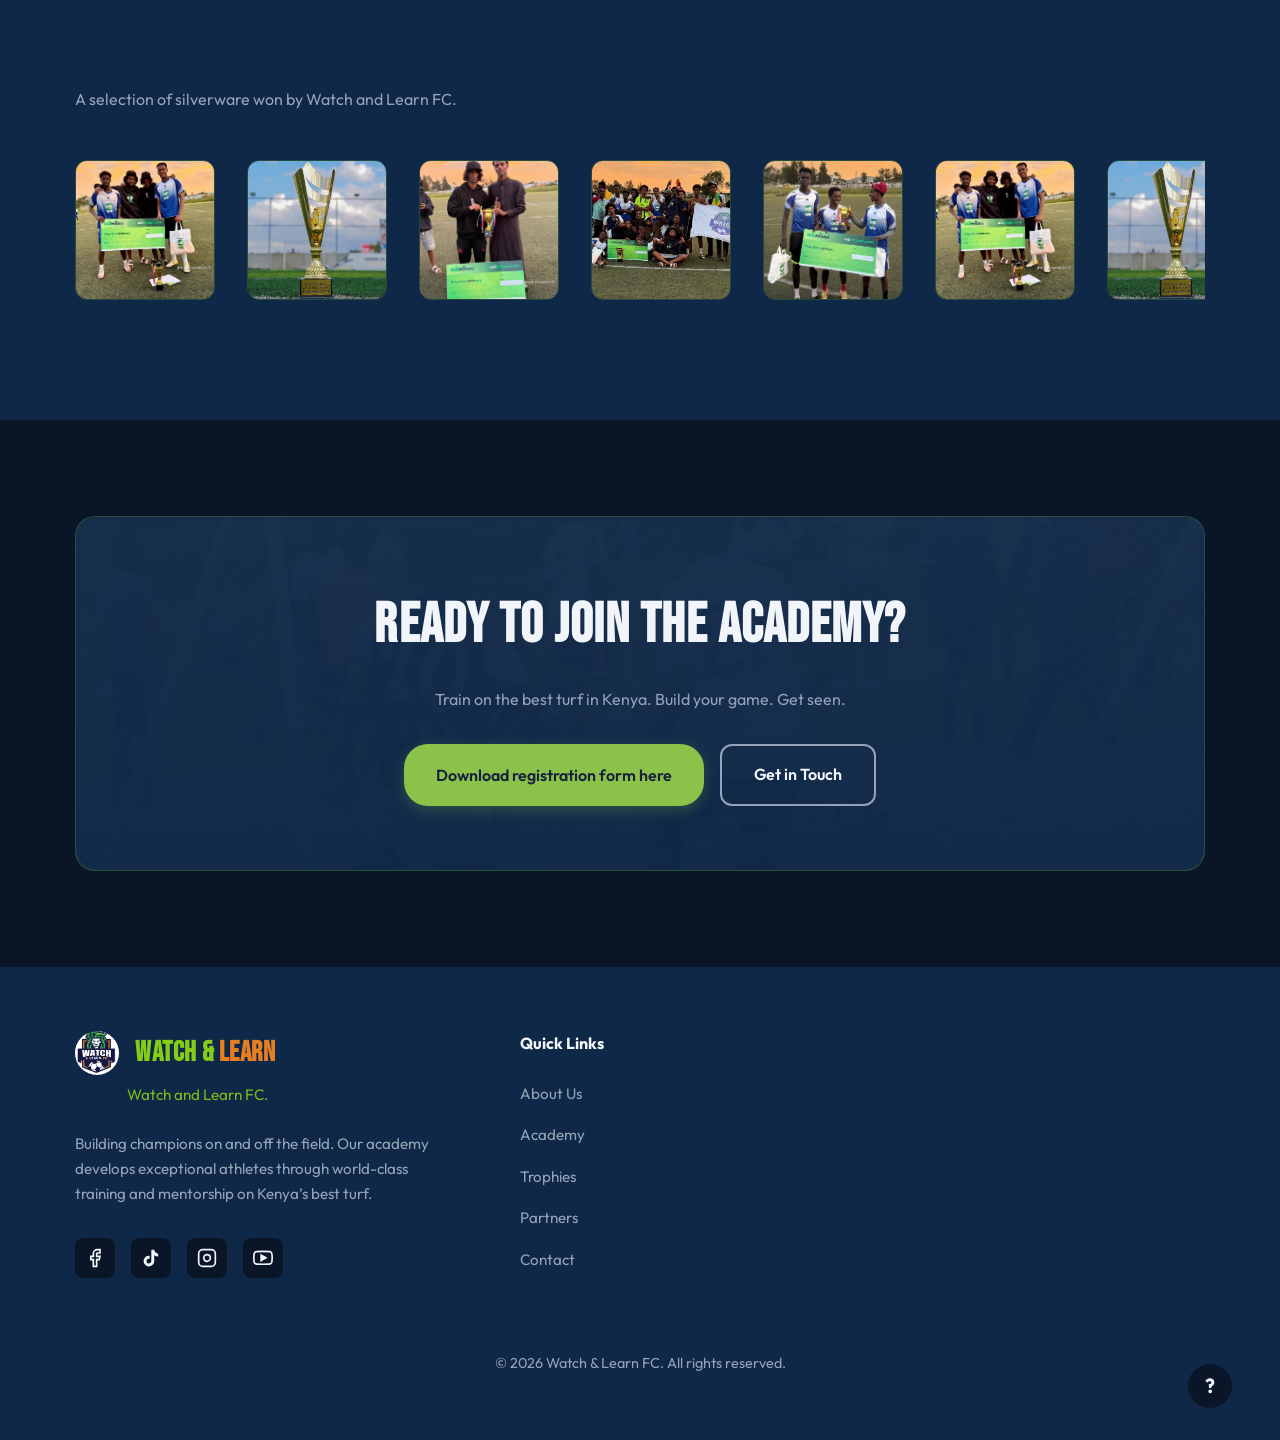
==== commit 9f3746af: "Add files via upload" ====
--- a/academy.html
+++ b/academy.html
@@ -52,6 +52,7 @@
         <p class="academy-hero-desc">
           The development arm of Watch and Learn FC. We train on some of the best turf in Kenya and offer a clear pathway to top clubs and professional scouting.
         </p>
+        <a href="forms/WATCH_LEARN_Academy_Registration_Form.pdf" class="btn btn-primary academy-hero-form-link" download target="_blank" rel="noopener noreferrer">Download registration form here</a>
       </div>
     </section>
 
@@ -60,7 +61,24 @@
         <div class="section-head animate-on-scroll">
           <span class="section-tag">What We Offer</span>
           <h2 class="section-title">Academy Details</h2>
-          <p class="programs-admission">Admission open to <strong>boys and girls</strong>, ages <strong>4–17</strong>.</p>
+        </div>
+        <div class="about-features-block animate-on-scroll">
+          <ul class="about-features about-features--dark">
+            <li class="about-features-item--age"><span class="check" aria-hidden="true"><svg width="20" height="20" viewBox="0 0 24 24" fill="none" stroke="currentColor" stroke-width="2.5" stroke-linecap="round" stroke-linejoin="round"><polyline points="20 6 9 17 4 12"/></svg></span> <span class="about-features-age-text">Open to <strong>boys and girls</strong>,<br>ages <strong>4–17</strong></span></li>
+            <li><span class="check" aria-hidden="true"><svg width="20" height="20" viewBox="0 0 24 24" fill="none" stroke="currentColor" stroke-width="2.5" stroke-linecap="round" stroke-linejoin="round"><polyline points="20 6 9 17 4 12"/></svg></span> Age-specific curriculum</li>
+            <li><span class="check" aria-hidden="true"><svg width="20" height="20" viewBox="0 0 24 24" fill="none" stroke="currentColor" stroke-width="2.5" stroke-linecap="round" stroke-linejoin="round"><polyline points="20 6 9 17 4 12"/></svg></span> Match analysis & video feedback</li>
+            <li><span class="check" aria-hidden="true"><svg width="20" height="20" viewBox="0 0 24 24" fill="none" stroke="currentColor" stroke-width="2.5" stroke-linecap="round" stroke-linejoin="round"><polyline points="20 6 9 17 4 12"/></svg></span> Fitness & conditioning programs</li>
+            <li><span class="check" aria-hidden="true"><svg width="20" height="20" viewBox="0 0 24 24" fill="none" stroke="currentColor" stroke-width="2.5" stroke-linecap="round" stroke-linejoin="round"><polyline points="20 6 9 17 4 12"/></svg></span> Character & leadership development</li>
+          </ul>
+          <div class="age-groups-breakdown">
+            <h4 class="age-groups-title">Age groups</h4>
+            <div class="age-groups-grid">
+              <div class="age-group-item"><span class="age-group-range">4–6</span><span class="age-group-label">Foundation</span></div>
+              <div class="age-group-item"><span class="age-group-range">7–10</span><span class="age-group-label">Grassroots</span></div>
+              <div class="age-group-item"><span class="age-group-range">11–14</span><span class="age-group-label">Development</span></div>
+              <div class="age-group-item"><span class="age-group-range">15–17</span><span class="age-group-label">Elite</span></div>
+            </div>
+          </div>
         </div>
         <div class="academy-detail-grid">
           <div class="academy-detail-card animate-on-scroll">
@@ -68,7 +86,7 @@
               <img src="images/Academy/41098f04-9fcc-47e1-add5-d08e8f8368eb.jpg" alt="Academy pitch and facilities" />
             </div>
             <h3>Best Turf in Kenya</h3>
-            <p>Our academy trains on premium, well-maintained pitches—among the best playing surfaces in Kenya. Quality facilities support technical development and reduce injury risk.</p>
+            <p>Our academy trains on premium, well-maintained pitches among the best playing surfaces in Kenya. Quality facilities support technical development and reduce injury risk.</p>
           </div>
           <div class="academy-detail-card animate-on-scroll">
             <div class="academy-detail-img">
@@ -151,7 +169,10 @@
         <div class="academy-cta-inner academy-cta-inner--bg animate-on-scroll">
           <h2 class="section-title">Ready to Join the Academy?</h2>
           <p>Train on the best turf in Kenya. Build your game. Get seen.</p>
-          <a href="index.html#contact" class="btn btn-primary">Get in Touch</a>
+          <div class="academy-cta-buttons">
+            <a href="forms/WATCH_LEARN_Academy_Registration_Form.pdf" class="btn btn-cta-download" download target="_blank" rel="noopener noreferrer">Download registration form here</a>
+            <a href="index.html#contact" class="btn btn-outline">Get in Touch</a>
+          </div>
         </div>
       </div>
     </section>
--- a/styles.css
+++ b/styles.css
@@ -249,6 +249,11 @@
 
 .btn-block { width: 100%; }
 
+.btn-sm {
+  padding: var(--space-xs) var(--space-md);
+  font-size: 0.9rem;
+}
+
 /* ========== Hero ========== */
 .hero {
   position: relative;
@@ -497,6 +502,18 @@
   max-width: 640px;
 }
 
+.programs-admission,
+.programs-intro {
+  margin-top: var(--space-sm);
+  font-size: 1rem;
+  color: var(--color-text-muted);
+}
+
+.programs-admission strong,
+.programs-intro strong {
+  color: var(--color-primary);
+}
+
 /* Scroll-trigger animation */
 .animate-on-scroll {
   opacity: 0;
@@ -528,6 +545,63 @@
 .banner-section__video {
   min-height: 180px;
   background: #c4b8a8;
+}
+
+/* Banner with picture wallpaper + text overlay */
+.banner-section--wallpaper {
+  position: relative;
+  min-height: 320px;
+  display: flex;
+  align-items: center;
+  justify-content: center;
+  overflow: hidden;
+  line-height: 1.4;
+}
+
+.banner-section__bg {
+  position: absolute;
+  inset: 0;
+  background-size: cover;
+  background-position: center;
+  background-repeat: no-repeat;
+}
+
+.banner-section__overlay {
+  position: absolute;
+  inset: 0;
+  background: linear-gradient(to bottom, rgba(10, 22, 40, 0.6), rgba(10, 22, 40, 0.85));
+}
+
+.banner-section__content {
+  position: relative;
+  z-index: 1;
+  text-align: center;
+  padding: var(--space-2xl) var(--space-md);
+  max-width: 640px;
+}
+
+.banner-section__tag {
+  display: block;
+  font-size: 0.85rem;
+  font-weight: 600;
+  letter-spacing: 0.15em;
+  text-transform: uppercase;
+  color: var(--color-primary);
+  margin-bottom: var(--space-sm);
+}
+
+.banner-section__title {
+  font-family: var(--font-display);
+  font-size: clamp(2rem, 6vw, 3.2rem);
+  letter-spacing: 0.02em;
+  color: var(--color-text);
+  margin-bottom: var(--space-sm);
+}
+
+.banner-section__desc {
+  font-size: 1.1rem;
+  color: var(--color-text-muted);
+  margin: 0;
 }
 
 /* ========== Trophies marquee (right to left) ========== */
@@ -736,6 +810,115 @@
   font-weight: 700;
 }
 
+/* Dark block: age/features list (navy bg, green checkmarks, light text) */
+.about-features-block {
+  margin-top: var(--space-lg);
+  background: #1a2332;
+  border-radius: var(--radius-lg);
+  padding: var(--space-xl);
+  border: 1px solid rgba(132, 204, 22, 0.15);
+}
+
+.about-features--dark {
+  list-style: none;
+  margin: 0;
+  padding: 0;
+}
+
+.about-features--dark li {
+  display: flex;
+  align-items: flex-start;
+  gap: var(--space-md);
+  color: #e2e8f0;
+  margin-bottom: var(--space-md);
+  font-size: 1rem;
+  line-height: 1.5;
+}
+
+.about-features--dark li:last-child {
+  margin-bottom: 0;
+}
+
+.about-features--dark .check {
+  flex-shrink: 0;
+  color: #84cc16;
+  display: inline-flex;
+  align-items: center;
+  justify-content: center;
+  margin-top: 0.15em;
+}
+
+.about-features-item--age .about-features-age-text {
+  line-height: 1.6;
+  min-width: 0;
+}
+
+.about-features-item--age strong {
+  white-space: nowrap;
+}
+
+.about-features--dark .check svg {
+  display: block;
+}
+
+.about-features--dark strong {
+  color: #f1f5f9;
+  font-weight: 700;
+}
+
+/* Age groups breakdown (4–6, 7–10, 11–14, 15–17) */
+.age-groups-breakdown {
+  margin-top: var(--space-xl);
+  padding-top: var(--space-xl);
+  border-top: 1px solid rgba(148, 163, 184, 0.2);
+}
+
+.age-groups-title {
+  font-size: 0.9rem;
+  font-weight: 600;
+  color: var(--color-text-muted);
+  text-transform: uppercase;
+  letter-spacing: 0.05em;
+  margin-bottom: var(--space-md);
+}
+
+.age-groups-grid {
+  display: grid;
+  grid-template-columns: repeat(4, 1fr);
+  gap: var(--space-md);
+}
+
+.age-group-item {
+  text-align: center;
+  padding: var(--space-sm) var(--space-xs);
+  background: rgba(15, 23, 42, 0.5);
+  border-radius: var(--radius-md);
+  border: 1px solid rgba(132, 204, 22, 0.2);
+  display: flex;
+  flex-direction: column;
+  gap: 2px;
+}
+
+.age-group-range {
+  font-size: 1.25rem;
+  font-weight: 700;
+  color: #f1f5f9;
+}
+
+.age-group-label {
+  font-size: 0.85rem;
+  color: var(--color-text-muted);
+}
+
+@media (max-width: 640px) {
+  .age-groups-grid {
+    grid-template-columns: repeat(2, 1fr);
+  }
+  .about-features-block {
+    padding: var(--space-lg);
+  }
+}
+
 .about-players {
   display: grid;
   grid-template-columns: repeat(3, 1fr);
@@ -1285,6 +1468,15 @@
   line-height: 1.65;
 }
 
+.academy-hero-form-link {
+  margin-top: var(--space-lg);
+  display: inline-block;
+}
+
+.academy-about .about-features-block {
+  margin-bottom: var(--space-2xl);
+}
+
 .academy-detail-grid {
   display: grid;
   grid-template-columns: repeat(auto-fit, minmax(260px, 1fr));
@@ -1466,13 +1658,21 @@
 }
 
 .success-cta {
-  color: var(--color-text-muted);
+  color: var(--color-text);
   font-size: 0.95rem;
-  line-height: 1.65;
-  padding: var(--space-md);
-  background: var(--color-surface-2);
-  border-radius: var(--radius-md);
+  line-height: 1.7;
+  padding: var(--space-lg) var(--space-xl);
+  background: #1a213d;
+  border-radius: var(--radius-lg);
   border-left: 4px solid var(--color-primary);
+  box-shadow: 0 4px 20px rgba(0, 0, 0, 0.2);
+}
+
+.success-cta strong {
+  color: var(--color-text);
+  font-weight: 700;
+  display: block;
+  margin-bottom: 0.35em;
 }
 
 .trophies-intro {
@@ -1542,6 +1742,40 @@
 .academy-cta-inner p {
   color: var(--color-text-muted);
   margin-bottom: var(--space-lg);
+}
+
+.academy-cta-buttons {
+  display: flex;
+  flex-wrap: wrap;
+  gap: var(--space-sm);
+  justify-content: center;
+}
+
+/* CTA download button: lime green, dark text, prominent */
+.btn-cta-download {
+  background: #8bc34a;
+  color: #1a213d;
+  border: none;
+  border-radius: 24px;
+  padding: 1rem 2rem;
+  font-weight: 600;
+  font-size: 1rem;
+  text-align: center;
+  line-height: 1.4;
+  box-shadow: 0 4px 14px rgba(139, 195, 74, 0.25);
+  transition: background 0.2s ease, box-shadow 0.2s ease, transform 0.15s ease;
+}
+
+.btn-cta-download:hover {
+  background: #9ccc65;
+  color: #1a213d;
+  box-shadow: 0 6px 24px rgba(139, 195, 74, 0.35);
+  transform: translateY(-1px);
+}
+
+.btn-cta-download:focus-visible {
+  outline: 2px solid #8bc34a;
+  outline-offset: 3px;
 }
 
 /* ========== Contact ========== */
@@ -1622,6 +1856,10 @@
 
 .contact-block p a:hover {
   color: var(--color-primary);
+}
+
+.contact-block--form .btn {
+  margin-top: var(--space-sm);
 }
 
 .contact-map-wrap {
